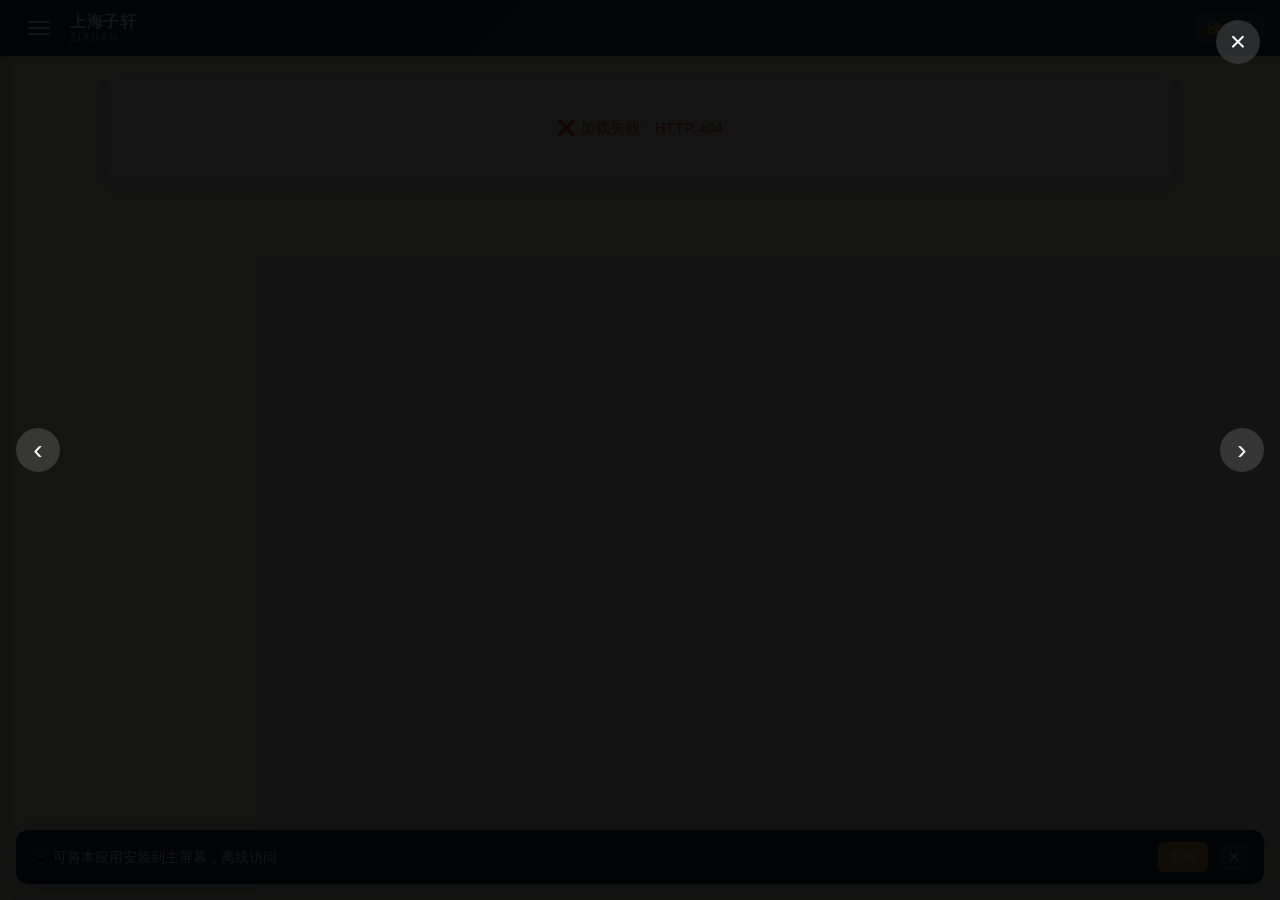
==== index.html @ 944abe60 "feat: 初始版本 - 上海子轩建设公司宣传与材料资源管理 - 7大板块：首页/关于子轩/企业资质/核心优势/成功案例/材料资源/联系我们 - 成功案例含 8 子类：剧院展厅/酒店会所/商业生活/办" ====
<!DOCTYPE html>
<html lang="zh-CN">
<head>
  <meta charset="UTF-8">
  <meta name="viewport" content="width=device-width, initial-scale=1.0, viewport-fit=cover, user-scalable=no">
  <meta name="theme-color" content="#0f2940">
  <meta name="description" content="上海子轩建筑科技集团有限公司 - 公司宣传与材料资源展示">
  <link rel="manifest" href="/manifest.webmanifest">
  <link rel="icon" type="image/svg+xml" href="/img/favicon.svg">
  <link rel="apple-touch-icon" href="/img/favicon.svg">
  <title>上海子轩建筑科技集团有限公司</title>
  <link rel="stylesheet" href="/css/main.css">
</head>
<body>
  <!-- 顶部导航 -->
  <header class="topbar" id="topbar">
    <button class="menu-btn" id="menuBtn" aria-label="打开菜单">
      <span></span><span></span><span></span>
    </button>
    <div class="brand" id="brand">
      <span class="brand-zh">上海子轩</span>
      <span class="brand-en">ZIXUAN</span>
    </div>
    <div class="topbar-actions">
      <a href="/admin/" class="admin-link" id="adminLink" title="管理后台">🔐 管理</a>
    </div>
  </header>

  <!-- 侧边导航 -->
  <aside class="sidebar" id="sidebar">
    <div class="sidebar-header">
      <h2>导航</h2>
      <button class="close-btn" id="closeSidebar" aria-label="关闭">×</button>
    </div>
    <nav class="sidebar-nav" id="sidebarNav"><!-- JS 注入 --></nav>
    <div class="sidebar-footer">
      <a href="/admin/" class="sidebar-admin-link">🔐 进入管理后台</a>
    </div>
  </aside>
  <div class="backdrop" id="backdrop"></div>

  <!-- 主内容区 -->
  <main class="main" id="main">
    <div class="loading" id="loading">
      <div class="spinner"></div>
      <p>正在加载公司信息...</p>
    </div>
  </main>

  <!-- 图片查看器 -->
  <div class="lightbox" id="lightbox" hidden>
    <button class="lightbox-close" id="lightboxClose" aria-label="关闭">×</button>
    <button class="lightbox-prev" id="lightboxPrev" aria-label="上一张">‹</button>
    <img id="lightboxImg" alt="">
    <button class="lightbox-next" id="lightboxNext" aria-label="下一张">›</button>
  </div>

  <!-- 安装PWA提示 -->
  <div class="install-tip" id="installTip" hidden>
    <span>📱 可将本应用安装到主屏幕，离线访问</span>
    <button id="installBtn">安装</button>
    <button id="installClose">×</button>
  </div>

  <script src="/js/api.js"></script>
  <script src="/js/app.js"></script>
  <script>
    if ('serviceWorker' in navigator) {
      window.addEventListener('load', () => {
        navigator.serviceWorker.register('/sw.js').catch(() => {});
      });
    }
  </script>
</body>
</html>
---- css/main.css ----
/* ============== 设计变量 ============== */
:root {
  --primary: #0f2940;
  --primary-2: #1a3a5c;
  --accent: #c8a25c;
  --accent-2: #d9b878;
  --bg: #f7f6f1;
  --bg-card: #ffffff;
  --text: #1f2937;
  --text-soft: #4b5563;
  --text-mute: #9ca3af;
  --border: #e5e7eb;
  --success: #10b981;
  --danger: #ef4444;
  --warning: #f59e0b;
  --shadow: 0 6px 20px rgba(15, 41, 64, 0.08);
  --shadow-hover: 0 10px 30px rgba(15, 41, 64, 0.15);
  --radius: 12px;
  --radius-sm: 8px;
  --sidebar-w: 280px;
  --topbar-h: 56px;
  --font-zh: "PingFang SC", "Microsoft YaHei", "Hiragino Sans GB", "Heiti SC", sans-serif;
  --font-en: "Inter", "Helvetica Neue", Arial, sans-serif;
  --font-serif: "Songti SC", "STSong", "SimSun", "宋体", serif;
}

* { box-sizing: border-box; margin: 0; padding: 0; -webkit-tap-highlight-color: transparent; }
html, body { height: 100%; overflow-x: hidden; }
body {
  font-family: var(--font-zh);
  color: var(--text);
  background: var(--bg);
  line-height: 1.6;
  font-size: 15px;
  -webkit-font-smoothing: antialiased;
  -moz-osx-font-smoothing: grayscale;
  padding-top: var(--topbar-h);
  padding-bottom: env(safe-area-inset-bottom);
}
a { color: inherit; text-decoration: none; }
img { max-width: 100%; height: auto; display: block; }
button { font-family: inherit; cursor: pointer; border: none; background: none; color: inherit; }

/* ============== 顶部栏 ============== */
.topbar {
  position: fixed; top: 0; left: 0; right: 0;
  height: var(--topbar-h);
  background: linear-gradient(135deg, var(--primary), var(--primary-2));
  color: #fff;
  display: flex; align-items: center; padding: 0 16px;
  z-index: 100;
  box-shadow: 0 2px 8px rgba(0, 0, 0, 0.15);
  padding-top: env(safe-area-inset-top);
  height: calc(var(--topbar-h) + env(safe-area-inset-top));
}
.menu-btn {
  display: flex; flex-direction: column; gap: 4px;
  padding: 8px 12px; margin-right: 8px;
}
.menu-btn span {
  display: block; width: 22px; height: 2px; background: #fff; border-radius: 2px;
  transition: 0.3s;
}
.brand {
  flex: 1; display: flex; flex-direction: column; line-height: 1.2;
  user-select: none;
}
.brand-zh { font-size: 16px; font-weight: 600; letter-spacing: 0.5px; }
.brand-en { font-size: 10px; opacity: 0.7; letter-spacing: 2px; }
.topbar-actions { display: flex; gap: 8px; }
.admin-link {
  font-size: 13px; padding: 6px 12px;
  background: rgba(255, 255, 255, 0.1);
  border-radius: 6px;
  transition: 0.2s;
}
.admin-link:hover { background: rgba(255, 255, 255, 0.2); }

/* ============== 侧边栏 ============== */
.sidebar {
  position: fixed; top: 0; left: 0; bottom: 0;
  width: var(--sidebar-w); max-width: 80vw;
  background: #fff;
  transform: translateX(-100%);
  transition: transform 0.3s ease;
  z-index: 200;
  display: flex; flex-direction: column;
  box-shadow: 2px 0 20px rgba(0, 0, 0, 0.15);
  padding-top: env(safe-area-inset-top);
}
.sidebar.open { transform: translateX(0); }
.sidebar-header {
  height: var(--topbar-h);
  display: flex; align-items: center; justify-content: space-between;
  padding: 0 16px;
  background: var(--primary); color: #fff;
}
.sidebar-header h2 { font-size: 16px; font-weight: 600; }
.close-btn {
  width: 32px; height: 32px;
  font-size: 24px; color: #fff;
  display: flex; align-items: center; justify-content: center;
  border-radius: 6px;
}
.close-btn:hover { background: rgba(255, 255, 255, 0.1); }
.sidebar-nav {
  flex: 1; overflow-y: auto; padding: 8px 0;
}
.sidebar-nav-item {
  display: flex; align-items: center; gap: 10px;
  padding: 12px 20px;
  color: var(--text-soft);
  font-size: 15px;
  border-left: 3px solid transparent;
  transition: 0.2s;
}
.sidebar-nav-item:hover { background: var(--bg); color: var(--primary); }
.sidebar-nav-item.active {
  background: linear-gradient(90deg, rgba(15, 41, 64, 0.05), transparent);
  color: var(--primary);
  border-left-color: var(--accent);
  font-weight: 600;
}
.sidebar-nav-item .ico { font-size: 18px; }
.sidebar-footer {
  padding: 16px; border-top: 1px solid var(--border);
}
.sidebar-admin-link {
  display: block; text-align: center; padding: 10px;
  background: var(--primary); color: #fff; border-radius: 6px;
  font-size: 14px;
}
.backdrop {
  position: fixed; inset: 0; background: rgba(0, 0, 0, 0.4);
  z-index: 150; opacity: 0; pointer-events: none; transition: opacity 0.3s;
}
.backdrop.show { opacity: 1; pointer-events: auto; }

/* ============== 主内容 ============== */
.main { min-height: calc(100vh - var(--topbar-h)); }
.loading {
  display: flex; flex-direction: column; align-items: center;
  justify-content: center; padding: 80px 20px; gap: 16px; color: var(--text-mute);
}
.spinner {
  width: 40px; height: 40px; border: 3px solid var(--border);
  border-top-color: var(--accent); border-radius: 50%;
  animation: spin 0.8s linear infinite;
}
@keyframes spin { to { transform: rotate(360deg); } }

/* 通用 section 头部 */
.section-hero {
  position: relative;
  padding: 48px 24px 32px;
  background: linear-gradient(135deg, var(--primary), var(--primary-2));
  color: #fff;
  text-align: center;
}
.section-hero::after {
  content: ''; position: absolute; bottom: -20px; left: 0; right: 0;
  height: 40px; background: var(--bg);
  clip-path: polygon(0 100%, 100% 100%, 100% 0);
}
.section-hero .ico { font-size: 48px; margin-bottom: 8px; }
.section-hero h1 {
  font-size: 28px; font-weight: 700; letter-spacing: 2px;
  margin-bottom: 4px;
}
.section-hero .en { font-size: 12px; opacity: 0.7; letter-spacing: 4px; }

.content-wrap { max-width: 1100px; margin: 0 auto; padding: 20px 16px 60px; }

/* 封面页 */
.cover-page {
  position: relative; height: calc(100vh - var(--topbar-h));
  background: #000; overflow: hidden;
}
.cover-page img {
  width: 100%; height: 100%; object-fit: cover;
  animation: zoomIn 1.2s ease;
}
@keyframes zoomIn { from { transform: scale(1.1); opacity: 0; } to { transform: scale(1); opacity: 1; } }
.cover-page::after {
  content: ''; position: absolute; inset: 0;
  background: linear-gradient(180deg, transparent 50%, rgba(0, 0, 0, 0.6) 100%);
}
.cover-page-text {
  position: absolute; bottom: 40px; left: 0; right: 0;
  text-align: center; color: #fff; padding: 0 20px;
  z-index: 1;
}
.cover-page-text h1 {
  font-size: clamp(24px, 5vw, 40px);
  font-weight: 700; letter-spacing: 4px; margin-bottom: 8px;
  text-shadow: 0 2px 10px rgba(0, 0, 0, 0.5);
}
.cover-page-text .en {
  font-size: clamp(11px, 2.5vw, 16px); letter-spacing: 4px; opacity: 0.9;
}

/* 通用卡片 */
.card {
  background: var(--bg-card);
  border-radius: var(--radius);
  padding: 20px;
  box-shadow: var(--shadow);
  margin-bottom: 16px;
}
.card-title {
  font-size: 18px; font-weight: 600; color: var(--primary);
  margin-bottom: 12px; padding-bottom: 12px;
  border-bottom: 1px solid var(--border);
  display: flex; align-items: center; gap: 8px;
}
.card-title::before {
  content: ''; display: inline-block; width: 4px; height: 18px;
  background: var(--accent); border-radius: 2px;
}

/* 时间轴 */
.timeline { position: relative; padding-left: 30px; }
.timeline::before {
  content: ''; position: absolute; left: 8px; top: 0; bottom: 0;
  width: 2px; background: linear-gradient(to bottom, var(--accent), transparent);
}
.timeline-item {
  position: relative; padding-bottom: 20px; padding-left: 10px;
}
.timeline-item::before {
  content: ''; position: absolute; left: -28px; top: 4px;
  width: 14px; height: 14px; border-radius: 50%;
  background: var(--accent); border: 3px solid #fff;
  box-shadow: 0 0 0 2px var(--accent);
}
.timeline-year {
  font-size: 22px; font-weight: 700; color: var(--primary);
  font-family: var(--font-en);
}
.timeline-event { color: var(--text-soft); margin-top: 4px; font-size: 14px; }

/* 资质列表 */
.qual-list { columns: 1; list-style: none; }
@media (min-width: 600px) { .qual-list { columns: 2; } }
.qual-list li {
  padding: 10px 0 10px 24px;
  position: relative; break-inside: avoid;
  border-bottom: 1px dashed var(--border);
}
.qual-list li::before {
  content: '◆'; position: absolute; left: 0; top: 10px;
  color: var(--accent); font-size: 12px;
}

/* 核心优势 */
.advantage-grid {
  display: grid; grid-template-columns: 1fr; gap: 16px;
}
@media (min-width: 700px) { .advantage-grid { grid-template-columns: repeat(3, 1fr); } }
.adv-item {
  background: linear-gradient(135deg, #fff, #fafaf6);
  border-radius: var(--radius);
  padding: 24px 20px;
  text-align: center;
  border-top: 4px solid var(--accent);
  transition: 0.3s;
}
.adv-item:hover { transform: translateY(-4px); box-shadow: var(--shadow-hover); }
.adv-item h3 {
  font-size: 22px; color: var(--primary); margin-bottom: 8px; letter-spacing: 2px;
}
.adv-metric {
  font-size: 18px; font-weight: 700; color: var(--accent);
  margin: 12px 0; padding: 8px;
  background: rgba(200, 162, 92, 0.08);
  border-radius: var(--radius-sm);
}
.adv-item p { color: var(--text-soft); font-size: 14px; }

.adv-capability {
  margin-top: 24px; padding: 20px;
  background: linear-gradient(135deg, var(--primary), var(--primary-2));
  color: #fff; border-radius: var(--radius);
}
.adv-capability h3 { margin-bottom: 12px; font-size: 16px; }
.adv-capability ul { list-style: none; display: flex; flex-wrap: wrap; gap: 8px; }
.adv-capability li {
  padding: 6px 14px; background: rgba(200, 162, 92, 0.2);
  border: 1px solid rgba(200, 162, 92, 0.4);
  border-radius: 20px; font-size: 13px;
}

/* 案例 - 分类标签 */
.case-tabs {
  display: flex; flex-wrap: wrap; gap: 8px;
  margin-bottom: 20px; padding: 12px 0;
  position: sticky; top: var(--topbar-h);
  background: var(--bg); z-index: 10;
  padding-top: 12px; padding-bottom: 12px;
  margin-top: -12px;
}
.case-tab {
  padding: 6px 14px; border-radius: 20px;
  background: var(--bg-card); color: var(--text-soft);
  font-size: 13px; box-shadow: 0 2px 6px rgba(0, 0, 0, 0.04);
  transition: 0.2s; white-space: nowrap;
}
.case-tab.active {
  background: var(--primary); color: #fff; font-weight: 500;
}
.case-tab:hover:not(.active) { color: var(--primary); }

/* 案例 - 详情卡片 */
.case-featured { display: grid; grid-template-columns: 1fr; gap: 16px; margin-bottom: 24px; }
@media (min-width: 700px) { .case-featured { grid-template-columns: repeat(2, 1fr); } }
.case-card {
  background: #fff; border-radius: var(--radius);
  overflow: hidden; box-shadow: var(--shadow);
  transition: 0.3s;
}
.case-card:hover { transform: translateY(-2px); box-shadow: var(--shadow-hover); }
.case-card-images {
  display: grid; grid-template-columns: 2fr 1fr; gap: 2px;
  background: #e5e7eb;
  aspect-ratio: 16/10;
}
.case-card-images img { width: 100%; height: 100%; object-fit: cover; cursor: zoom-in; background: #f3f4f6; }
.case-card-images.single { grid-template-columns: 1fr; }
.case-card-body { padding: 14px 16px; }
.case-card-brand {
  display: inline-block;
  padding: 2px 10px; background: rgba(200, 162, 92, 0.12);
  color: var(--accent); font-size: 12px; border-radius: 4px;
  margin-bottom: 6px;
}
.case-card-name {
  font-size: 15px; font-weight: 600; color: var(--primary);
  margin-bottom: 4px; line-height: 1.4;
}
.case-card-location { color: var(--text-mute); font-size: 13px; }
.case-card-location::before { content: '📍 '; }

/* 案例 - 更多列表 */
.more-list {
  background: #fff; border-radius: var(--radius);
  padding: 16px 20px; box-shadow: var(--shadow);
}
.more-list h3 {
  font-size: 15px; color: var(--primary); margin-bottom: 12px;
  padding-bottom: 10px; border-bottom: 1px solid var(--border);
}
.more-list ul {
  list-style: none; columns: 2; column-gap: 16px;
}
@media (min-width: 600px) { .more-list ul { columns: 3; } }
@media (min-width: 900px) { .more-list ul { columns: 4; } }
.more-list li {
  padding: 6px 0 6px 14px; position: relative;
  break-inside: avoid; font-size: 13px; color: var(--text-soft);
}
.more-list li::before {
  content: '—'; position: absolute; left: 0; color: var(--accent);
}

/* 项目图集 */
.gallery-grid {
  display: grid; grid-template-columns: repeat(2, 1fr); gap: 6px;
}
@media (min-width: 600px) { .gallery-grid { grid-template-columns: repeat(3, 1fr); } }
@media (min-width: 900px) { .gallery-grid { grid-template-columns: repeat(4, 1fr); } }
.gallery-grid img {
  width: 100%; aspect-ratio: 1/1; object-fit: cover;
  border-radius: var(--radius-sm); cursor: zoom-in;
  transition: 0.3s;
}
.gallery-grid img:hover { transform: scale(1.03); }

/* 图片画廊 */
.image-gallery {
  display: grid; grid-template-columns: repeat(2, 1fr); gap: 8px;
}
@media (min-width: 600px) { .image-gallery { grid-template-columns: repeat(3, 1fr); } }
.image-gallery img {
  width: 100%; aspect-ratio: 4/3; object-fit: cover;
  border-radius: var(--radius-sm); cursor: zoom-in;
}

/* 材料资源 */
.materials-toolbar {
  display: flex; flex-wrap: wrap; gap: 8px;
  margin-bottom: 16px;
}
.materials-search {
  flex: 1; min-width: 200px; padding: 10px 14px;
  border: 1px solid var(--border); border-radius: 24px;
  font-size: 14px; background: #fff;
  outline: none; transition: 0.2s;
}
.materials-search:focus { border-color: var(--accent); box-shadow: 0 0 0 3px rgba(200, 162, 92, 0.15); }
.materials-cat-chip {
  padding: 8px 14px; border-radius: 20px;
  background: #fff; color: var(--text-soft);
  font-size: 13px; box-shadow: 0 2px 6px rgba(0, 0, 0, 0.04);
  transition: 0.2s;
}
.materials-cat-chip.active { background: var(--primary); color: #fff; }
.materials-cat-chip:hover:not(.active) { color: var(--primary); }

.materials-list { display: grid; grid-template-columns: 1fr; gap: 12px; }
@media (min-width: 600px) { .materials-list { grid-template-columns: repeat(2, 1fr); } }
@media (min-width: 900px) { .materials-list { grid-template-columns: repeat(3, 1fr); } }
.material-card {
  background: #fff; border-radius: var(--radius);
  padding: 16px; box-shadow: var(--shadow);
  transition: 0.2s;
}
.material-card:hover { box-shadow: var(--shadow-hover); }
.material-cat {
  display: inline-block; padding: 2px 10px;
  background: var(--primary); color: #fff;
  font-size: 11px; border-radius: 4px;
  margin-bottom: 8px; letter-spacing: 0.5px;
}
.material-brand {
  font-size: 17px; font-weight: 600; color: var(--primary);
  margin-bottom: 6px;
}
.material-contact {
  font-size: 14px; color: var(--text);
  margin-bottom: 6px; word-break: break-all;
}
.material-contact-label { color: var(--text-mute); margin-right: 4px; }
.material-contact a { color: var(--accent); font-weight: 500; }
.material-contact a:hover { text-decoration: underline; }
.material-note {
  font-size: 12px; color: var(--text-mute);
  padding-top: 8px; margin-top: 8px;
  border-top: 1px dashed var(--border);
}
.materials-empty {
  grid-column: 1 / -1; text-align: center;
  padding: 60px 20px; color: var(--text-mute);
}

/* 联系页 */
.contact-page {
  min-height: 60vh; display: flex; flex-direction: column;
  align-items: center; justify-content: center;
  padding: 40px 20px; text-align: center;
}
.contact-page h1 {
  font-size: 32px; color: var(--primary);
  font-family: var(--font-serif);
  letter-spacing: 4px; margin-bottom: 16px;
}
.contact-page .slogan {
  font-size: 18px; color: var(--text-soft);
  margin-bottom: 32px; font-family: var(--font-serif);
}
.contact-info {
  display: flex; flex-direction: column; gap: 12px;
  background: #fff; border-radius: var(--radius);
  padding: 24px 32px; box-shadow: var(--shadow);
}
.contact-info-row {
  display: flex; align-items: center; gap: 12px;
  font-size: 15px; color: var(--text-soft);
}
.contact-info-row .ico { font-size: 18px; color: var(--accent); }
.contact-info-row a { color: var(--primary); font-weight: 500; }
.contact-info-row a:hover { color: var(--accent); }

/* ============== Lightbox ============== */
.lightbox {
  position: fixed; inset: 0; background: rgba(0, 0, 0, 0.92);
  z-index: 300; display: flex; align-items: center; justify-content: center;
}
.lightbox img {
  max-width: 95vw; max-height: 90vh;
  object-fit: contain;
}
.lightbox-close, .lightbox-prev, .lightbox-next {
  position: absolute; top: 50%; transform: translateY(-50%);
  width: 44px; height: 44px; border-radius: 50%;
  background: rgba(255, 255, 255, 0.15); color: #fff;
  font-size: 28px; display: flex; align-items: center; justify-content: center;
  backdrop-filter: blur(10px);
}
.lightbox-close { top: 20px; right: 20px; transform: none; }
.lightbox-prev { left: 16px; }
.lightbox-next { right: 16px; }
.lightbox-close:hover, .lightbox-prev:hover, .lightbox-next:hover {
  background: rgba(255, 255, 255, 0.3);
}

/* ============== 安装提示 ============== */
.install-tip {
  position: fixed; bottom: 16px; left: 16px; right: 16px;
  background: var(--primary); color: #fff;
  padding: 12px 16px; border-radius: var(--radius);
  display: flex; align-items: center; gap: 12px;
  z-index: 50; box-shadow: 0 6px 20px rgba(0, 0, 0, 0.2);
  font-size: 14px;
  padding-bottom: calc(12px + env(safe-area-inset-bottom));
}
.install-tip span { flex: 1; }
.install-tip button {
  padding: 6px 12px; border-radius: 6px;
  background: var(--accent); color: #fff; font-weight: 500;
}
.install-tip #installClose {
  width: 28px; height: 28px; padding: 0; font-size: 18px;
  background: rgba(255, 255, 255, 0.1);
}

/* ============== 通用动画 ============== */
.fade-in {
  animation: fadeIn 0.5s ease;
}
@keyframes fadeIn {
  from { opacity: 0; transform: translateY(10px); }
  to { opacity: 1; transform: translateY(0); }
}
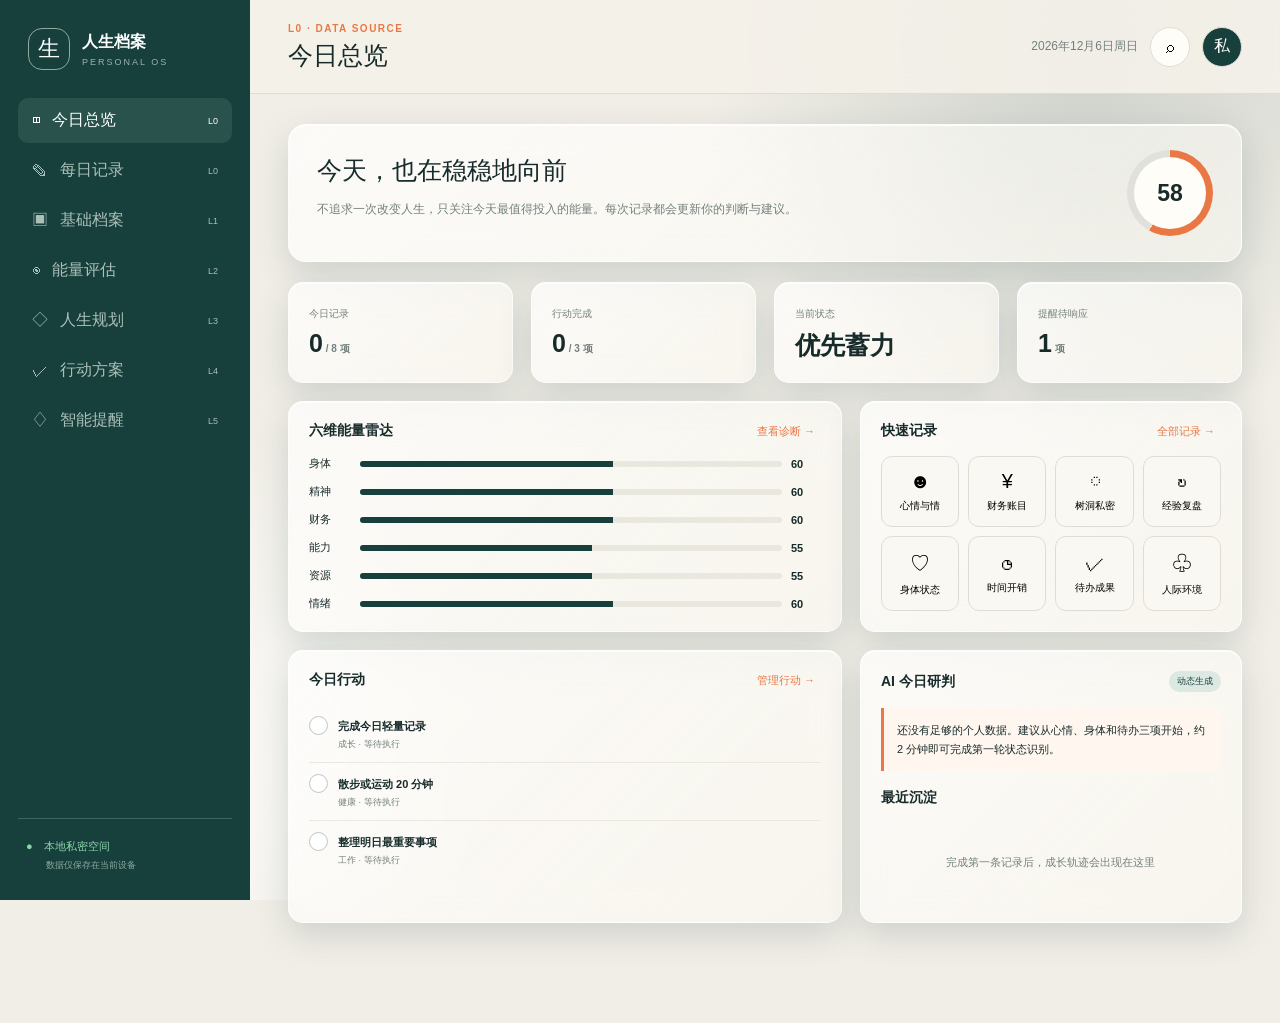
==== commit fee0d948: "feat: upgrade personal life archive experience" ====
--- a/index.html
+++ b/index.html
@@ -1,75 +1 @@
-<!DOCTYPE html>
-<html lang="zh-CN">
-<head>
-  <meta charset="UTF-8">
-  <meta name="viewport" content="width=device-width, initial-scale=1.0, viewport-fit=cover, user-scalable=no">
-  <meta name="theme-color" content="#0f2940">
-  <meta name="description" content="上海子轩建筑科技集团有限公司 - 公司宣传与材料资源展示">
-  <link rel="manifest" href="/manifest.webmanifest">
-  <link rel="icon" type="image/svg+xml" href="/img/favicon.svg">
-  <link rel="apple-touch-icon" href="/img/favicon.svg">
-  <title>上海子轩建筑科技集团有限公司</title>
-  <link rel="stylesheet" href="/css/main.css">
-</head>
-<body>
-  <!-- 顶部导航 -->
-  <header class="topbar" id="topbar">
-    <button class="menu-btn" id="menuBtn" aria-label="打开菜单">
-      <span></span><span></span><span></span>
-    </button>
-    <div class="brand" id="brand">
-      <span class="brand-zh">上海子轩</span>
-      <span class="brand-en">ZIXUAN</span>
-    </div>
-    <div class="topbar-actions">
-      <a href="/admin/" class="admin-link" id="adminLink" title="管理后台">🔐 管理</a>
-    </div>
-  </header>
-
-  <!-- 侧边导航 -->
-  <aside class="sidebar" id="sidebar">
-    <div class="sidebar-header">
-      <h2>导航</h2>
-      <button class="close-btn" id="closeSidebar" aria-label="关闭">×</button>
-    </div>
-    <nav class="sidebar-nav" id="sidebarNav"><!-- JS 注入 --></nav>
-    <div class="sidebar-footer">
-      <a href="/admin/" class="sidebar-admin-link">🔐 进入管理后台</a>
-    </div>
-  </aside>
-  <div class="backdrop" id="backdrop"></div>
-
-  <!-- 主内容区 -->
-  <main class="main" id="main">
-    <div class="loading" id="loading">
-      <div class="spinner"></div>
-      <p>正在加载公司信息...</p>
-    </div>
-  </main>
-
-  <!-- 图片查看器 -->
-  <div class="lightbox" id="lightbox" hidden>
-    <button class="lightbox-close" id="lightboxClose" aria-label="关闭">×</button>
-    <button class="lightbox-prev" id="lightboxPrev" aria-label="上一张">‹</button>
-    <img id="lightboxImg" alt="">
-    <button class="lightbox-next" id="lightboxNext" aria-label="下一张">›</button>
-  </div>
-
-  <!-- 安装PWA提示 -->
-  <div class="install-tip" id="installTip" hidden>
-    <span>📱 可将本应用安装到主屏幕，离线访问</span>
-    <button id="installBtn">安装</button>
-    <button id="installClose">×</button>
-  </div>
-
-  <script src="/js/api.js"></script>
-  <script src="/js/app.js"></script>
-  <script>
-    if ('serviceWorker' in navigator) {
-      window.addEventListener('load', () => {
-        navigator.serviceWorker.register('/sw.js').catch(() => {});
-      });
-    }
-  </script>
-</body>
-</html>
+﻿<!doctype html><html lang="zh-CN"><head><meta charset="utf-8"><meta name="viewport" content="width=device-width,initial-scale=1,viewport-fit=cover"><meta name="theme-color" content="#173f3c"><meta name="description" content="私密、可持续迭代的 AI 专属人生档案工作平台"><link rel="manifest" href="/manifest.webmanifest"><link rel="icon" href="/img/favicon.svg"><link rel="stylesheet" href="/css/main.css"><title>人生档案 · Personal OS</title></head><body><div class="shell"><aside id="side"><div class="brand"><i>生</i><div><b>人生档案</b><small>PERSONAL OS</small></div></div><nav id="nav"></nav><div class="private">●　本地私密空间<small>数据仅保存在当前设备</small></div></aside><div id="scrim"></div><main><header><button id="menu" class="round mobile">☰</button><div><em id="level"></em><h1 id="title"></h1></div><span id="date"></span><button id="search" class="round">⌕</button><button id="privacy" class="round dark">私</button></header><section id="content"></section></main></div><nav id="bottom"></nav><div id="modal"></div><div id="toast"></div><script src="/js/app.js"></script></body></html>
--- a/css/main.css
+++ b/css/main.css
@@ -1,523 +1,4 @@
-/* ============== 设计变量 ============== */
-:root {
-  --primary: #0f2940;
-  --primary-2: #1a3a5c;
-  --accent: #c8a25c;
-  --accent-2: #d9b878;
-  --bg: #f7f6f1;
-  --bg-card: #ffffff;
-  --text: #1f2937;
-  --text-soft: #4b5563;
-  --text-mute: #9ca3af;
-  --border: #e5e7eb;
-  --success: #10b981;
-  --danger: #ef4444;
-  --warning: #f59e0b;
-  --shadow: 0 6px 20px rgba(15, 41, 64, 0.08);
-  --shadow-hover: 0 10px 30px rgba(15, 41, 64, 0.15);
-  --radius: 12px;
-  --radius-sm: 8px;
-  --sidebar-w: 280px;
-  --topbar-h: 56px;
-  --font-zh: "PingFang SC", "Microsoft YaHei", "Hiragino Sans GB", "Heiti SC", sans-serif;
-  --font-en: "Inter", "Helvetica Neue", Arial, sans-serif;
-  --font-serif: "Songti SC", "STSong", "SimSun", "宋体", serif;
-}
+﻿:root{--g:#173f3c;--o:#e97845;--p:#f4f1e9;--c:#fffdf8;--m:#73807d;--l:#deddd5;--r:#b84c43;font-family:Inter,"Microsoft YaHei",sans-serif;color:#172b2b}*{box-sizing:border-box}body{margin:0;background:var(--p)}button,input,textarea,select{font:inherit}button{cursor:pointer}.shell{display:grid;grid-template-columns:250px 1fr;min-height:100vh}aside{height:100vh;position:sticky;top:0;background:var(--g);color:#fff;padding:28px 18px;display:flex;flex-direction:column;z-index:20}.brand{display:flex;gap:12px;align-items:center;padding:0 10px 28px}.brand i{width:42px;height:42px;display:grid;place-items:center;border:1px solid #91aaa1;border-radius:14px;font:22px serif}.brand b,.brand small,.private small{display:block}.brand small{font-size:9px;letter-spacing:2px;color:#9db2aa;margin-top:4px}aside nav{display:grid;gap:5px}.nav{border:0;background:0;color:#abc0b8;display:flex;gap:12px;align-items:center;padding:12px 14px;border-radius:10px;text-align:left}.nav.active,.nav:hover{background:#29524d;color:white}.nav small{margin-left:auto;font-size:9px}.private{margin-top:auto;border-top:1px solid #41635f;padding:20px 8px 0;font-size:11px;color:#8bd5aa}.private small{color:#91aaa1;margin:5px 0 0 20px}main{min-width:0}header{height:94px;padding:0 38px;display:flex;align-items:center;gap:12px;border-bottom:1px solid var(--l);position:sticky;top:0;background:#f4f1e9e8;backdrop-filter:blur(12px);z-index:10}header>div{flex:1}header h1{font:25px Georgia,"Songti SC",serif;margin:3px 0}header em{color:var(--o);font-style:normal;font-size:10px;font-weight:bold;letter-spacing:1.5px}header span{color:var(--m);font-size:12px}.round{width:40px;height:40px;border:1px solid var(--l);background:var(--c);border-radius:50%}.dark{background:var(--g);color:white}.mobile{display:none}#content{padding:30px 38px 100px;max-width:1450px;margin:auto}.hero{background:linear-gradient(135deg,#fdfbf4,#edf2eb);border:1px solid var(--l);border-radius:18px;padding:25px 28px;display:flex;align-items:center;justify-content:space-between;gap:20px;margin-bottom:20px}.hero h2{font:25px Georgia,"Songti SC",serif;margin:0 0 8px}.hero p,.muted{color:var(--m);font-size:12px;line-height:1.7}.ring{--n:70;width:86px;height:86px;flex:none;border-radius:50%;display:grid;place-items:center;background:conic-gradient(var(--o) calc(var(--n)*1%),#e7e3da 0);position:relative}.ring:after{content:"";position:absolute;inset:7px;background:var(--c);border-radius:50%}.ring b{z-index:1;font-size:23px}.grid{display:grid;gap:18px}.g2{grid-template-columns:1.45fr 1fr}.g3{grid-template-columns:repeat(3,1fr)}.g4{grid-template-columns:repeat(4,1fr)}.card{background:var(--c);border:1px solid var(--l);border-radius:15px;padding:20px}.head{display:flex;justify-content:space-between;align-items:center;margin-bottom:16px}.head b{font-size:14px}.link{border:0;background:0;color:var(--o);font-size:11px}.metric small{color:var(--m);font-size:10px}.metric strong{display:block;font-size:25px;margin-top:8px}.bars{display:grid;gap:13px}.barrow{display:grid;grid-template-columns:42px 1fr 30px;gap:9px;align-items:center;font-size:11px}.bar,.progress{height:6px;background:#eae7df;border-radius:8px;overflow:hidden}.bar i,.progress i{display:block;height:100%;background:var(--g)}.quick{display:grid;grid-template-columns:repeat(4,1fr);gap:9px}.quick button{border:1px solid var(--l);background:#faf8f2;border-radius:11px;padding:13px 5px;font-size:10px}.quick span{display:block;font-size:20px;margin-bottom:6px}.task{display:flex;gap:10px;padding:11px 0;border-bottom:1px solid #ebe8e0}.task:last-child{border:0}.check{width:19px;height:19px;border:1px solid #bcc6c1;background:white;border-radius:50%;flex:none}.task.done{opacity:.5}.task.done .check{background:var(--g);color:white}.task.done b{text-decoration:line-through}.task b{font-size:11px}.task small{display:block;color:var(--m);font-size:9px;margin-top:4px}.pill{padding:4px 8px;border-radius:15px;background:#dce9e2;color:var(--g);font-size:9px}.ai{border-left:3px solid var(--o);background:#fff6ef;padding:13px;border-radius:0 9px 9px 0;font-size:11px;line-height:1.7}.tabs{display:flex;gap:8px;overflow:auto;margin-bottom:18px}.tab{white-space:nowrap;border:1px solid var(--l);background:var(--c);border-radius:20px;padding:8px 13px;font-size:10px}.tab.active{background:var(--g);color:white}.form{display:grid;grid-template-columns:1fr 1fr;gap:14px}.field{display:grid;gap:6px}.field.full{grid-column:1/-1}.field label{font-size:10px;font-weight:bold}.field input,.field textarea,.field select{border:1px solid var(--l);background:white;padding:10px;border-radius:8px;outline:0}.field textarea{min-height:80px;resize:vertical}.range{display:flex;align-items:center;gap:10px}.range input{flex:1}.range b{font-size:18px;color:var(--o)}.actions{display:flex;justify-content:flex-end;gap:9px;margin-top:17px}.primary,.secondary,.danger{border:0;border-radius:8px;padding:10px 16px;font-size:11px;font-weight:bold}.primary{background:var(--g);color:white}.secondary{background:#dce9e2;color:var(--g)}.danger{background:#f5dcda;color:var(--r)}.timeline{display:grid;grid-template-columns:80px 1fr;gap:16px;padding-bottom:17px}.timeline time{text-align:right;color:var(--m);font-size:9px}.timeline b{font-size:11px}.timeline p{color:var(--m);font-size:10px;margin:5px 0}.dim .big{font-size:29px;font-weight:bold}.dim h3{font-size:12px}.dim p{font-size:10px;color:var(--m);line-height:1.6}.plan{display:flex;gap:11px;padding:11px 0;border-bottom:1px solid var(--l)}.plan>span{width:34px;height:34px;display:grid;place-items:center;background:#dce9e2;border-radius:9px}.plan div{flex:1}.plan b{font-size:11px}.plan p{font-size:9px;color:var(--m);margin:4px 0}.empty{text-align:center;color:var(--m);font-size:11px;padding:32px}.backdrop{position:fixed;inset:0;background:#0a2322aa;z-index:50;display:grid;place-items:center;padding:18px}.modalbox{background:var(--c);width:min(650px,100%);max-height:90vh;overflow:auto;border-radius:17px;padding:23px}.modalhead{display:flex;justify-content:space-between;align-items:center;margin-bottom:17px}.modalhead h2{font:20px Georgia,"Songti SC",serif;margin:0}.close{border:0;background:0;font-size:20px}.result{padding:11px 0;border-bottom:1px solid var(--l);font-size:11px}.result small{display:block;color:var(--m);margin-top:4px}#toast{position:fixed;left:50%;bottom:28px;transform:translate(-50%,20px);opacity:0;background:var(--g);color:white;padding:10px 17px;border-radius:8px;font-size:11px;transition:.25s;z-index:80}#toast.show{opacity:1;transform:translate(-50%,0)}#bottom,#scrim{display:none}@media(max-width:1000px){.g4,.g3{grid-template-columns:1fr 1fr}.g2{grid-template-columns:1fr}}@media(max-width:760px){.shell{display:block}aside{position:fixed;width:270px;transform:translateX(-105%);transition:.25s}aside.open{transform:none}#scrim.show{display:block;position:fixed;inset:0;background:#08201f77;z-index:15}.mobile{display:block}header{height:78px;padding:0 14px}header h1{font-size:20px}header>span{display:none}#content{padding:17px 13px 90px}.hero{padding:19px;align-items:flex-start}.ring{width:68px;height:68px}.g4,.g3{grid-template-columns:1fr 1fr}.form{grid-template-columns:1fr}.field.full{grid-column:auto}#bottom{display:flex;position:fixed;z-index:30;left:9px;right:9px;bottom:9px;height:61px;background:#173f3cf5;border-radius:17px;padding:5px}#bottom button{flex:1;border:0;background:0;color:#a8bab5;border-radius:11px;font-size:8px}#bottom span{display:block;font-size:16px}#bottom button.active{background:#315a54;color:white}}@media(max-width:420px){.g4,.g3{grid-template-columns:1fr}.quick{grid-template-columns:1fr 1fr}.card{padding:16px}.hero h2{font-size:21px}}
 
-* { box-sizing: border-box; margin: 0; padding: 0; -webkit-tap-highlight-color: transparent; }
-html, body { height: 100%; overflow-x: hidden; }
-body {
-  font-family: var(--font-zh);
-  color: var(--text);
-  background: var(--bg);
-  line-height: 1.6;
-  font-size: 15px;
-  -webkit-font-smoothing: antialiased;
-  -moz-osx-font-smoothing: grayscale;
-  padding-top: var(--topbar-h);
-  padding-bottom: env(safe-area-inset-bottom);
-}
-a { color: inherit; text-decoration: none; }
-img { max-width: 100%; height: auto; display: block; }
-button { font-family: inherit; cursor: pointer; border: none; background: none; color: inherit; }
-
-/* ============== 顶部栏 ============== */
-.topbar {
-  position: fixed; top: 0; left: 0; right: 0;
-  height: var(--topbar-h);
-  background: linear-gradient(135deg, var(--primary), var(--primary-2));
-  color: #fff;
-  display: flex; align-items: center; padding: 0 16px;
-  z-index: 100;
-  box-shadow: 0 2px 8px rgba(0, 0, 0, 0.15);
-  padding-top: env(safe-area-inset-top);
-  height: calc(var(--topbar-h) + env(safe-area-inset-top));
-}
-.menu-btn {
-  display: flex; flex-direction: column; gap: 4px;
-  padding: 8px 12px; margin-right: 8px;
-}
-.menu-btn span {
-  display: block; width: 22px; height: 2px; background: #fff; border-radius: 2px;
-  transition: 0.3s;
-}
-.brand {
-  flex: 1; display: flex; flex-direction: column; line-height: 1.2;
-  user-select: none;
-}
-.brand-zh { font-size: 16px; font-weight: 600; letter-spacing: 0.5px; }
-.brand-en { font-size: 10px; opacity: 0.7; letter-spacing: 2px; }
-.topbar-actions { display: flex; gap: 8px; }
-.admin-link {
-  font-size: 13px; padding: 6px 12px;
-  background: rgba(255, 255, 255, 0.1);
-  border-radius: 6px;
-  transition: 0.2s;
-}
-.admin-link:hover { background: rgba(255, 255, 255, 0.2); }
-
-/* ============== 侧边栏 ============== */
-.sidebar {
-  position: fixed; top: 0; left: 0; bottom: 0;
-  width: var(--sidebar-w); max-width: 80vw;
-  background: #fff;
-  transform: translateX(-100%);
-  transition: transform 0.3s ease;
-  z-index: 200;
-  display: flex; flex-direction: column;
-  box-shadow: 2px 0 20px rgba(0, 0, 0, 0.15);
-  padding-top: env(safe-area-inset-top);
-}
-.sidebar.open { transform: translateX(0); }
-.sidebar-header {
-  height: var(--topbar-h);
-  display: flex; align-items: center; justify-content: space-between;
-  padding: 0 16px;
-  background: var(--primary); color: #fff;
-}
-.sidebar-header h2 { font-size: 16px; font-weight: 600; }
-.close-btn {
-  width: 32px; height: 32px;
-  font-size: 24px; color: #fff;
-  display: flex; align-items: center; justify-content: center;
-  border-radius: 6px;
-}
-.close-btn:hover { background: rgba(255, 255, 255, 0.1); }
-.sidebar-nav {
-  flex: 1; overflow-y: auto; padding: 8px 0;
-}
-.sidebar-nav-item {
-  display: flex; align-items: center; gap: 10px;
-  padding: 12px 20px;
-  color: var(--text-soft);
-  font-size: 15px;
-  border-left: 3px solid transparent;
-  transition: 0.2s;
-}
-.sidebar-nav-item:hover { background: var(--bg); color: var(--primary); }
-.sidebar-nav-item.active {
-  background: linear-gradient(90deg, rgba(15, 41, 64, 0.05), transparent);
-  color: var(--primary);
-  border-left-color: var(--accent);
-  font-weight: 600;
-}
-.sidebar-nav-item .ico { font-size: 18px; }
-.sidebar-footer {
-  padding: 16px; border-top: 1px solid var(--border);
-}
-.sidebar-admin-link {
-  display: block; text-align: center; padding: 10px;
-  background: var(--primary); color: #fff; border-radius: 6px;
-  font-size: 14px;
-}
-.backdrop {
-  position: fixed; inset: 0; background: rgba(0, 0, 0, 0.4);
-  z-index: 150; opacity: 0; pointer-events: none; transition: opacity 0.3s;
-}
-.backdrop.show { opacity: 1; pointer-events: auto; }
-
-/* ============== 主内容 ============== */
-.main { min-height: calc(100vh - var(--topbar-h)); }
-.loading {
-  display: flex; flex-direction: column; align-items: center;
-  justify-content: center; padding: 80px 20px; gap: 16px; color: var(--text-mute);
-}
-.spinner {
-  width: 40px; height: 40px; border: 3px solid var(--border);
-  border-top-color: var(--accent); border-radius: 50%;
-  animation: spin 0.8s linear infinite;
-}
-@keyframes spin { to { transform: rotate(360deg); } }
-
-/* 通用 section 头部 */
-.section-hero {
-  position: relative;
-  padding: 48px 24px 32px;
-  background: linear-gradient(135deg, var(--primary), var(--primary-2));
-  color: #fff;
-  text-align: center;
-}
-.section-hero::after {
-  content: ''; position: absolute; bottom: -20px; left: 0; right: 0;
-  height: 40px; background: var(--bg);
-  clip-path: polygon(0 100%, 100% 100%, 100% 0);
-}
-.section-hero .ico { font-size: 48px; margin-bottom: 8px; }
-.section-hero h1 {
-  font-size: 28px; font-weight: 700; letter-spacing: 2px;
-  margin-bottom: 4px;
-}
-.section-hero .en { font-size: 12px; opacity: 0.7; letter-spacing: 4px; }
-
-.content-wrap { max-width: 1100px; margin: 0 auto; padding: 20px 16px 60px; }
-
-/* 封面页 */
-.cover-page {
-  position: relative; height: calc(100vh - var(--topbar-h));
-  background: #000; overflow: hidden;
-}
-.cover-page img {
-  width: 100%; height: 100%; object-fit: cover;
-  animation: zoomIn 1.2s ease;
-}
-@keyframes zoomIn { from { transform: scale(1.1); opacity: 0; } to { transform: scale(1); opacity: 1; } }
-.cover-page::after {
-  content: ''; position: absolute; inset: 0;
-  background: linear-gradient(180deg, transparent 50%, rgba(0, 0, 0, 0.6) 100%);
-}
-.cover-page-text {
-  position: absolute; bottom: 40px; left: 0; right: 0;
-  text-align: center; color: #fff; padding: 0 20px;
-  z-index: 1;
-}
-.cover-page-text h1 {
-  font-size: clamp(24px, 5vw, 40px);
-  font-weight: 700; letter-spacing: 4px; margin-bottom: 8px;
-  text-shadow: 0 2px 10px rgba(0, 0, 0, 0.5);
-}
-.cover-page-text .en {
-  font-size: clamp(11px, 2.5vw, 16px); letter-spacing: 4px; opacity: 0.9;
-}
-
-/* 通用卡片 */
-.card {
-  background: var(--bg-card);
-  border-radius: var(--radius);
-  padding: 20px;
-  box-shadow: var(--shadow);
-  margin-bottom: 16px;
-}
-.card-title {
-  font-size: 18px; font-weight: 600; color: var(--primary);
-  margin-bottom: 12px; padding-bottom: 12px;
-  border-bottom: 1px solid var(--border);
-  display: flex; align-items: center; gap: 8px;
-}
-.card-title::before {
-  content: ''; display: inline-block; width: 4px; height: 18px;
-  background: var(--accent); border-radius: 2px;
-}
-
-/* 时间轴 */
-.timeline { position: relative; padding-left: 30px; }
-.timeline::before {
-  content: ''; position: absolute; left: 8px; top: 0; bottom: 0;
-  width: 2px; background: linear-gradient(to bottom, var(--accent), transparent);
-}
-.timeline-item {
-  position: relative; padding-bottom: 20px; padding-left: 10px;
-}
-.timeline-item::before {
-  content: ''; position: absolute; left: -28px; top: 4px;
-  width: 14px; height: 14px; border-radius: 50%;
-  background: var(--accent); border: 3px solid #fff;
-  box-shadow: 0 0 0 2px var(--accent);
-}
-.timeline-year {
-  font-size: 22px; font-weight: 700; color: var(--primary);
-  font-family: var(--font-en);
-}
-.timeline-event { color: var(--text-soft); margin-top: 4px; font-size: 14px; }
-
-/* 资质列表 */
-.qual-list { columns: 1; list-style: none; }
-@media (min-width: 600px) { .qual-list { columns: 2; } }
-.qual-list li {
-  padding: 10px 0 10px 24px;
-  position: relative; break-inside: avoid;
-  border-bottom: 1px dashed var(--border);
-}
-.qual-list li::before {
-  content: '◆'; position: absolute; left: 0; top: 10px;
-  color: var(--accent); font-size: 12px;
-}
-
-/* 核心优势 */
-.advantage-grid {
-  display: grid; grid-template-columns: 1fr; gap: 16px;
-}
-@media (min-width: 700px) { .advantage-grid { grid-template-columns: repeat(3, 1fr); } }
-.adv-item {
-  background: linear-gradient(135deg, #fff, #fafaf6);
-  border-radius: var(--radius);
-  padding: 24px 20px;
-  text-align: center;
-  border-top: 4px solid var(--accent);
-  transition: 0.3s;
-}
-.adv-item:hover { transform: translateY(-4px); box-shadow: var(--shadow-hover); }
-.adv-item h3 {
-  font-size: 22px; color: var(--primary); margin-bottom: 8px; letter-spacing: 2px;
-}
-.adv-metric {
-  font-size: 18px; font-weight: 700; color: var(--accent);
-  margin: 12px 0; padding: 8px;
-  background: rgba(200, 162, 92, 0.08);
-  border-radius: var(--radius-sm);
-}
-.adv-item p { color: var(--text-soft); font-size: 14px; }
-
-.adv-capability {
-  margin-top: 24px; padding: 20px;
-  background: linear-gradient(135deg, var(--primary), var(--primary-2));
-  color: #fff; border-radius: var(--radius);
-}
-.adv-capability h3 { margin-bottom: 12px; font-size: 16px; }
-.adv-capability ul { list-style: none; display: flex; flex-wrap: wrap; gap: 8px; }
-.adv-capability li {
-  padding: 6px 14px; background: rgba(200, 162, 92, 0.2);
-  border: 1px solid rgba(200, 162, 92, 0.4);
-  border-radius: 20px; font-size: 13px;
-}
-
-/* 案例 - 分类标签 */
-.case-tabs {
-  display: flex; flex-wrap: wrap; gap: 8px;
-  margin-bottom: 20px; padding: 12px 0;
-  position: sticky; top: var(--topbar-h);
-  background: var(--bg); z-index: 10;
-  padding-top: 12px; padding-bottom: 12px;
-  margin-top: -12px;
-}
-.case-tab {
-  padding: 6px 14px; border-radius: 20px;
-  background: var(--bg-card); color: var(--text-soft);
-  font-size: 13px; box-shadow: 0 2px 6px rgba(0, 0, 0, 0.04);
-  transition: 0.2s; white-space: nowrap;
-}
-.case-tab.active {
-  background: var(--primary); color: #fff; font-weight: 500;
-}
-.case-tab:hover:not(.active) { color: var(--primary); }
-
-/* 案例 - 详情卡片 */
-.case-featured { display: grid; grid-template-columns: 1fr; gap: 16px; margin-bottom: 24px; }
-@media (min-width: 700px) { .case-featured { grid-template-columns: repeat(2, 1fr); } }
-.case-card {
-  background: #fff; border-radius: var(--radius);
-  overflow: hidden; box-shadow: var(--shadow);
-  transition: 0.3s;
-}
-.case-card:hover { transform: translateY(-2px); box-shadow: var(--shadow-hover); }
-.case-card-images {
-  display: grid; grid-template-columns: 2fr 1fr; gap: 2px;
-  background: #e5e7eb;
-  aspect-ratio: 16/10;
-}
-.case-card-images img { width: 100%; height: 100%; object-fit: cover; cursor: zoom-in; background: #f3f4f6; }
-.case-card-images.single { grid-template-columns: 1fr; }
-.case-card-body { padding: 14px 16px; }
-.case-card-brand {
-  display: inline-block;
-  padding: 2px 10px; background: rgba(200, 162, 92, 0.12);
-  color: var(--accent); font-size: 12px; border-radius: 4px;
-  margin-bottom: 6px;
-}
-.case-card-name {
-  font-size: 15px; font-weight: 600; color: var(--primary);
-  margin-bottom: 4px; line-height: 1.4;
-}
-.case-card-location { color: var(--text-mute); font-size: 13px; }
-.case-card-location::before { content: '📍 '; }
-
-/* 案例 - 更多列表 */
-.more-list {
-  background: #fff; border-radius: var(--radius);
-  padding: 16px 20px; box-shadow: var(--shadow);
-}
-.more-list h3 {
-  font-size: 15px; color: var(--primary); margin-bottom: 12px;
-  padding-bottom: 10px; border-bottom: 1px solid var(--border);
-}
-.more-list ul {
-  list-style: none; columns: 2; column-gap: 16px;
-}
-@media (min-width: 600px) { .more-list ul { columns: 3; } }
-@media (min-width: 900px) { .more-list ul { columns: 4; } }
-.more-list li {
-  padding: 6px 0 6px 14px; position: relative;
-  break-inside: avoid; font-size: 13px; color: var(--text-soft);
-}
-.more-list li::before {
-  content: '—'; position: absolute; left: 0; color: var(--accent);
-}
-
-/* 项目图集 */
-.gallery-grid {
-  display: grid; grid-template-columns: repeat(2, 1fr); gap: 6px;
-}
-@media (min-width: 600px) { .gallery-grid { grid-template-columns: repeat(3, 1fr); } }
-@media (min-width: 900px) { .gallery-grid { grid-template-columns: repeat(4, 1fr); } }
-.gallery-grid img {
-  width: 100%; aspect-ratio: 1/1; object-fit: cover;
-  border-radius: var(--radius-sm); cursor: zoom-in;
-  transition: 0.3s;
-}
-.gallery-grid img:hover { transform: scale(1.03); }
-
-/* 图片画廊 */
-.image-gallery {
-  display: grid; grid-template-columns: repeat(2, 1fr); gap: 8px;
-}
-@media (min-width: 600px) { .image-gallery { grid-template-columns: repeat(3, 1fr); } }
-.image-gallery img {
-  width: 100%; aspect-ratio: 4/3; object-fit: cover;
-  border-radius: var(--radius-sm); cursor: zoom-in;
-}
-
-/* 材料资源 */
-.materials-toolbar {
-  display: flex; flex-wrap: wrap; gap: 8px;
-  margin-bottom: 16px;
-}
-.materials-search {
-  flex: 1; min-width: 200px; padding: 10px 14px;
-  border: 1px solid var(--border); border-radius: 24px;
-  font-size: 14px; background: #fff;
-  outline: none; transition: 0.2s;
-}
-.materials-search:focus { border-color: var(--accent); box-shadow: 0 0 0 3px rgba(200, 162, 92, 0.15); }
-.materials-cat-chip {
-  padding: 8px 14px; border-radius: 20px;
-  background: #fff; color: var(--text-soft);
-  font-size: 13px; box-shadow: 0 2px 6px rgba(0, 0, 0, 0.04);
-  transition: 0.2s;
-}
-.materials-cat-chip.active { background: var(--primary); color: #fff; }
-.materials-cat-chip:hover:not(.active) { color: var(--primary); }
-
-.materials-list { display: grid; grid-template-columns: 1fr; gap: 12px; }
-@media (min-width: 600px) { .materials-list { grid-template-columns: repeat(2, 1fr); } }
-@media (min-width: 900px) { .materials-list { grid-template-columns: repeat(3, 1fr); } }
-.material-card {
-  background: #fff; border-radius: var(--radius);
-  padding: 16px; box-shadow: var(--shadow);
-  transition: 0.2s;
-}
-.material-card:hover { box-shadow: var(--shadow-hover); }
-.material-cat {
-  display: inline-block; padding: 2px 10px;
-  background: var(--primary); color: #fff;
-  font-size: 11px; border-radius: 4px;
-  margin-bottom: 8px; letter-spacing: 0.5px;
-}
-.material-brand {
-  font-size: 17px; font-weight: 600; color: var(--primary);
-  margin-bottom: 6px;
-}
-.material-contact {
-  font-size: 14px; color: var(--text);
-  margin-bottom: 6px; word-break: break-all;
-}
-.material-contact-label { color: var(--text-mute); margin-right: 4px; }
-.material-contact a { color: var(--accent); font-weight: 500; }
-.material-contact a:hover { text-decoration: underline; }
-.material-note {
-  font-size: 12px; color: var(--text-mute);
-  padding-top: 8px; margin-top: 8px;
-  border-top: 1px dashed var(--border);
-}
-.materials-empty {
-  grid-column: 1 / -1; text-align: center;
-  padding: 60px 20px; color: var(--text-mute);
-}
-
-/* 联系页 */
-.contact-page {
-  min-height: 60vh; display: flex; flex-direction: column;
-  align-items: center; justify-content: center;
-  padding: 40px 20px; text-align: center;
-}
-.contact-page h1 {
-  font-size: 32px; color: var(--primary);
-  font-family: var(--font-serif);
-  letter-spacing: 4px; margin-bottom: 16px;
-}
-.contact-page .slogan {
-  font-size: 18px; color: var(--text-soft);
-  margin-bottom: 32px; font-family: var(--font-serif);
-}
-.contact-info {
-  display: flex; flex-direction: column; gap: 12px;
-  background: #fff; border-radius: var(--radius);
-  padding: 24px 32px; box-shadow: var(--shadow);
-}
-.contact-info-row {
-  display: flex; align-items: center; gap: 12px;
-  font-size: 15px; color: var(--text-soft);
-}
-.contact-info-row .ico { font-size: 18px; color: var(--accent); }
-.contact-info-row a { color: var(--primary); font-weight: 500; }
-.contact-info-row a:hover { color: var(--accent); }
-
-/* ============== Lightbox ============== */
-.lightbox {
-  position: fixed; inset: 0; background: rgba(0, 0, 0, 0.92);
-  z-index: 300; display: flex; align-items: center; justify-content: center;
-}
-.lightbox img {
-  max-width: 95vw; max-height: 90vh;
-  object-fit: contain;
-}
-.lightbox-close, .lightbox-prev, .lightbox-next {
-  position: absolute; top: 50%; transform: translateY(-50%);
-  width: 44px; height: 44px; border-radius: 50%;
-  background: rgba(255, 255, 255, 0.15); color: #fff;
-  font-size: 28px; display: flex; align-items: center; justify-content: center;
-  backdrop-filter: blur(10px);
-}
-.lightbox-close { top: 20px; right: 20px; transform: none; }
-.lightbox-prev { left: 16px; }
-.lightbox-next { right: 16px; }
-.lightbox-close:hover, .lightbox-prev:hover, .lightbox-next:hover {
-  background: rgba(255, 255, 255, 0.3);
-}
-
-/* ============== 安装提示 ============== */
-.install-tip {
-  position: fixed; bottom: 16px; left: 16px; right: 16px;
-  background: var(--primary); color: #fff;
-  padding: 12px 16px; border-radius: var(--radius);
-  display: flex; align-items: center; gap: 12px;
-  z-index: 50; box-shadow: 0 6px 20px rgba(0, 0, 0, 0.2);
-  font-size: 14px;
-  padding-bottom: calc(12px + env(safe-area-inset-bottom));
-}
-.install-tip span { flex: 1; }
-.install-tip button {
-  padding: 6px 12px; border-radius: 6px;
-  background: var(--accent); color: #fff; font-weight: 500;
-}
-.install-tip #installClose {
-  width: 28px; height: 28px; padding: 0; font-size: 18px;
-  background: rgba(255, 255, 255, 0.1);
-}
-
-/* ============== 通用动画 ============== */
-.fade-in {
-  animation: fadeIn 0.5s ease;
-}
-@keyframes fadeIn {
-  from { opacity: 0; transform: translateY(10px); }
-  to { opacity: 1; transform: translateY(0); }
-}
+/* 2026 视觉升级：幼圆、主题色、毛玻璃与液态反馈 */
+:root{--theme:#173f3c;--theme-2:#29524d;--accent:#e97845;--glow:rgba(23,63,60,.16);font-family:"YouYuan","幼圆","Yuanti SC","Microsoft YaHei",sans-serif}html[data-theme="ocean"]{--theme:#164c63;--theme-2:#24677f;--accent:#e47b50;--glow:rgba(22,76,99,.18)}html[data-theme="rose"]{--theme:#704653;--theme-2:#91606f;--accent:#d47761;--glow:rgba(112,70,83,.18)}html[data-theme="amber"]{--theme:#6b4d2e;--theme-2:#896640;--accent:#d88746;--glow:rgba(107,77,46,.18)}html[data-theme="violet"]{--theme:#4f466e;--theme-2:#6a6090;--accent:#d17870;--glow:rgba(79,70,110,.18)}body{background:radial-gradient(circle at 85% 5%,var(--glow),transparent 28%),radial-gradient(circle at 10% 85%,rgba(255,255,255,.85),transparent 26%),#f1eee7;background-attachment:fixed}aside,.dark,#bottom{background:var(--theme)}.nav.active,.nav:hover,#bottom button.active{background:var(--theme-2)}header h1,.hero h2,.modalhead h2{font-family:"YouYuan","幼圆","Yuanti SC","Microsoft YaHei",sans-serif}.hero,.card,.modalbox{background:linear-gradient(135deg,rgba(255,255,255,.72),rgba(255,253,248,.48));border:1px solid rgba(255,255,255,.72);box-shadow:0 12px 34px var(--glow),inset 0 1px 0 rgba(255,255,255,.85);backdrop-filter:blur(18px) saturate(145%);-webkit-backdrop-filter:blur(18px) saturate(145%)}.hero{overflow:hidden;position:relative}.card{transition:transform .28s cubic-bezier(.2,.8,.2,1),box-shadow .28s}.card:hover{transform:translateY(-3px);box-shadow:0 18px 42px var(--glow),inset 0 1px 0 #fff}.primary{background:var(--theme)}.secondary{background:color-mix(in srgb,var(--theme) 13%,white);color:var(--theme)}.link,header em{color:var(--accent)}.ring{background:conic-gradient(var(--accent) calc(var(--n)*1%),rgba(220,220,214,.75) 0)}button,.primary,.secondary,.danger,.tab,.quick button{position:relative;overflow:hidden;isolation:isolate;transition:transform .2s,filter .2s,box-shadow .2s}button:active,.primary:active,.secondary:active,.tab:active{transform:scale(.96)}.liquid-ripple{position:absolute!important;width:18px;height:18px;border-radius:50%;background:rgba(255,255,255,.62);transform:translate(-50%,-50%) scale(0);animation:liquidRipple .65s ease-out;pointer-events:none;z-index:-1}@keyframes liquidRipple{0%{transform:translate(-50%,-50%) scale(0);opacity:.9;border-radius:45% 55% 52% 48%}55%{border-radius:60% 40% 35% 65%}100%{transform:translate(-50%,-50%) scale(18);opacity:0;border-radius:50%}}.round img,.avatar-preview img{width:100%;height:100%;object-fit:cover;border-radius:50%}.avatar-setting{display:flex;gap:18px;align-items:center;margin-bottom:22px}.avatar-preview{width:78px;height:78px;display:grid;place-items:center;flex:none;border-radius:50%;background:var(--theme);color:#fff;font-size:20px;border:4px solid rgba(255,255,255,.8);box-shadow:0 8px 24px var(--glow);overflow:hidden}.upload{display:inline-block;margin-right:8px;cursor:pointer}.settings-title{font-weight:bold;font-size:13px;margin:4px 0 12px;padding-bottom:8px;border-bottom:1px solid rgba(120,130,125,.2)}.theme-list{display:grid;grid-template-columns:repeat(5,1fr);gap:8px;margin-bottom:23px}.theme-dot{border:1px solid rgba(120,130,125,.22);background:rgba(255,255,255,.5);border-radius:10px;padding:9px 4px;font-size:9px;color:#52605e}.theme-dot i{display:block;width:24px;height:24px;margin:0 auto 6px;background:var(--dot);border-radius:50%;box-shadow:0 3px 9px color-mix(in srgb,var(--dot) 35%,transparent)}.theme-dot.selected{outline:2px solid var(--theme);outline-offset:2px}.chipset{display:flex;flex-wrap:wrap;gap:8px}.chipset label{cursor:pointer}.chipset input{position:absolute;opacity:0;pointer-events:none}.chipset span{display:block;border:1px solid rgba(100,115,110,.25);background:rgba(255,255,255,.58);padding:8px 12px;border-radius:20px;font-size:10px;transition:.2s}.chipset input:checked+span{background:var(--theme);border-color:var(--theme);color:#fff;box-shadow:0 5px 14px var(--glow)}.field input,.field textarea,.field select{background:rgba(255,255,255,.6);backdrop-filter:blur(8px)}@media(max-width:760px){.hero,.card,.modalbox{backdrop-filter:blur(14px) saturate(135%);-webkit-backdrop-filter:blur(14px) saturate(135%)}.card:hover{transform:none}.theme-list{grid-template-columns:repeat(3,1fr)}.avatar-setting{align-items:flex-start}.chipset span{padding:9px 11px}.form{gap:16px}}@media(prefers-reduced-motion:reduce){*{animation:none!important;transition:none!important}.card:hover{transform:none}}
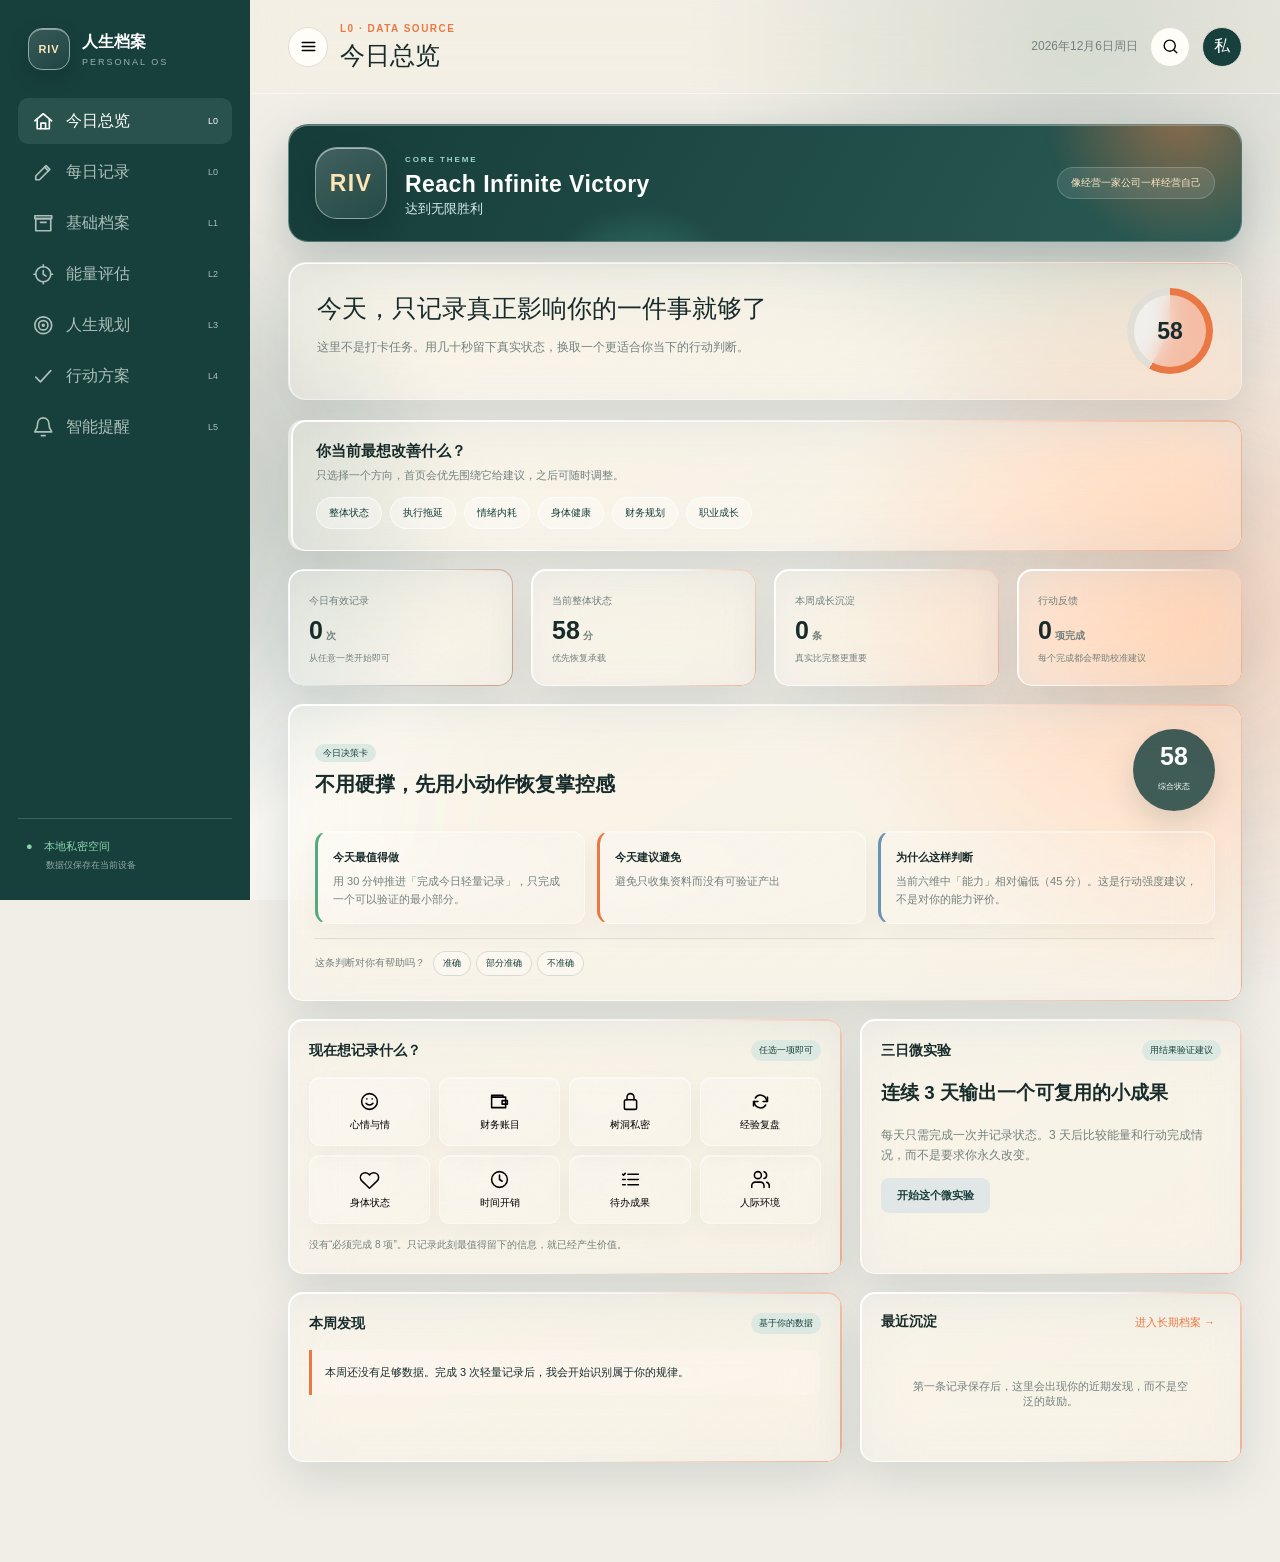
==== commit 24a7be9e: "feat: RIV app icon and Reach Infinite Victory theme" ====
--- a/index.html
+++ b/index.html
@@ -1 +1,3 @@
-﻿<!doctype html><html lang="zh-CN"><head><meta charset="utf-8"><meta name="viewport" content="width=device-width,initial-scale=1,viewport-fit=cover"><meta name="theme-color" content="#173f3c"><meta name="description" content="私密、可持续迭代的 AI 专属人生档案工作平台"><link rel="manifest" href="/manifest.webmanifest"><link rel="icon" href="/img/favicon.svg"><link rel="stylesheet" href="/css/main.css"><title>人生档案 · Personal OS</title></head><body><div class="shell"><aside id="side"><div class="brand"><i>生</i><div><b>人生档案</b><small>PERSONAL OS</small></div></div><nav id="nav"></nav><div class="private">●　本地私密空间<small>数据仅保存在当前设备</small></div></aside><div id="scrim"></div><main><header><button id="menu" class="round mobile">☰</button><div><em id="level"></em><h1 id="title"></h1></div><span id="date"></span><button id="search" class="round">⌕</button><button id="privacy" class="round dark">私</button></header><section id="content"></section></main></div><nav id="bottom"></nav><div id="modal"></div><div id="toast"></div><script src="/js/app.js"></script></body></html>
+﻿<!doctype html><html lang="zh-CN"><head><meta charset="utf-8"><meta name="viewport" content="width=device-width,initial-scale=1,viewport-fit=cover"><meta name="theme-color" content="#173f3c"><meta name="description" content="私密、可持续迭代的 AI 专属人生档案工作平台"><link rel="manifest" href="./manifest.webmanifest"><link rel="icon" href="./img/favicon.svg"><link rel="apple-touch-icon" sizes="180x180" href="./img/apple-touch-icon.png"><link rel="stylesheet" href="./css/main.css"><title>人生档案 · Personal OS</title></head><body><div class="shell"><aside id="side"><div class="brand"><i>RIV</i><div><b>人生档案</b><small>PERSONAL OS</small></div></div><nav id="nav"></nav><div class="private">●　本地私密空间<small>数据仅保存在当前设备</small></div></aside><div id="scrim"></div><main><header><button id="menu" class="round mobile">☰</button><div><em id="level"></em><h1 id="title"></h1></div><span id="date"></span><button id="search" class="round">⌕</button><button id="privacy" class="round dark">私</button></header><section id="content"></section></main></div><nav id="bottom"></nav><div id="modal"></div><div id="toast"></div><script src="./js/app.js"></script></body></html>
+
+
--- a/css/main.css
+++ b/css/main.css
@@ -2,3 +2,30 @@
 
 /* 2026 视觉升级：幼圆、主题色、毛玻璃与液态反馈 */
 :root{--theme:#173f3c;--theme-2:#29524d;--accent:#e97845;--glow:rgba(23,63,60,.16);font-family:"YouYuan","幼圆","Yuanti SC","Microsoft YaHei",sans-serif}html[data-theme="ocean"]{--theme:#164c63;--theme-2:#24677f;--accent:#e47b50;--glow:rgba(22,76,99,.18)}html[data-theme="rose"]{--theme:#704653;--theme-2:#91606f;--accent:#d47761;--glow:rgba(112,70,83,.18)}html[data-theme="amber"]{--theme:#6b4d2e;--theme-2:#896640;--accent:#d88746;--glow:rgba(107,77,46,.18)}html[data-theme="violet"]{--theme:#4f466e;--theme-2:#6a6090;--accent:#d17870;--glow:rgba(79,70,110,.18)}body{background:radial-gradient(circle at 85% 5%,var(--glow),transparent 28%),radial-gradient(circle at 10% 85%,rgba(255,255,255,.85),transparent 26%),#f1eee7;background-attachment:fixed}aside,.dark,#bottom{background:var(--theme)}.nav.active,.nav:hover,#bottom button.active{background:var(--theme-2)}header h1,.hero h2,.modalhead h2{font-family:"YouYuan","幼圆","Yuanti SC","Microsoft YaHei",sans-serif}.hero,.card,.modalbox{background:linear-gradient(135deg,rgba(255,255,255,.72),rgba(255,253,248,.48));border:1px solid rgba(255,255,255,.72);box-shadow:0 12px 34px var(--glow),inset 0 1px 0 rgba(255,255,255,.85);backdrop-filter:blur(18px) saturate(145%);-webkit-backdrop-filter:blur(18px) saturate(145%)}.hero{overflow:hidden;position:relative}.card{transition:transform .28s cubic-bezier(.2,.8,.2,1),box-shadow .28s}.card:hover{transform:translateY(-3px);box-shadow:0 18px 42px var(--glow),inset 0 1px 0 #fff}.primary{background:var(--theme)}.secondary{background:color-mix(in srgb,var(--theme) 13%,white);color:var(--theme)}.link,header em{color:var(--accent)}.ring{background:conic-gradient(var(--accent) calc(var(--n)*1%),rgba(220,220,214,.75) 0)}button,.primary,.secondary,.danger,.tab,.quick button{position:relative;overflow:hidden;isolation:isolate;transition:transform .2s,filter .2s,box-shadow .2s}button:active,.primary:active,.secondary:active,.tab:active{transform:scale(.96)}.liquid-ripple{position:absolute!important;width:18px;height:18px;border-radius:50%;background:rgba(255,255,255,.62);transform:translate(-50%,-50%) scale(0);animation:liquidRipple .65s ease-out;pointer-events:none;z-index:-1}@keyframes liquidRipple{0%{transform:translate(-50%,-50%) scale(0);opacity:.9;border-radius:45% 55% 52% 48%}55%{border-radius:60% 40% 35% 65%}100%{transform:translate(-50%,-50%) scale(18);opacity:0;border-radius:50%}}.round img,.avatar-preview img{width:100%;height:100%;object-fit:cover;border-radius:50%}.avatar-setting{display:flex;gap:18px;align-items:center;margin-bottom:22px}.avatar-preview{width:78px;height:78px;display:grid;place-items:center;flex:none;border-radius:50%;background:var(--theme);color:#fff;font-size:20px;border:4px solid rgba(255,255,255,.8);box-shadow:0 8px 24px var(--glow);overflow:hidden}.upload{display:inline-block;margin-right:8px;cursor:pointer}.settings-title{font-weight:bold;font-size:13px;margin:4px 0 12px;padding-bottom:8px;border-bottom:1px solid rgba(120,130,125,.2)}.theme-list{display:grid;grid-template-columns:repeat(5,1fr);gap:8px;margin-bottom:23px}.theme-dot{border:1px solid rgba(120,130,125,.22);background:rgba(255,255,255,.5);border-radius:10px;padding:9px 4px;font-size:9px;color:#52605e}.theme-dot i{display:block;width:24px;height:24px;margin:0 auto 6px;background:var(--dot);border-radius:50%;box-shadow:0 3px 9px color-mix(in srgb,var(--dot) 35%,transparent)}.theme-dot.selected{outline:2px solid var(--theme);outline-offset:2px}.chipset{display:flex;flex-wrap:wrap;gap:8px}.chipset label{cursor:pointer}.chipset input{position:absolute;opacity:0;pointer-events:none}.chipset span{display:block;border:1px solid rgba(100,115,110,.25);background:rgba(255,255,255,.58);padding:8px 12px;border-radius:20px;font-size:10px;transition:.2s}.chipset input:checked+span{background:var(--theme);border-color:var(--theme);color:#fff;box-shadow:0 5px 14px var(--glow)}.field input,.field textarea,.field select{background:rgba(255,255,255,.6);backdrop-filter:blur(8px)}@media(max-width:760px){.hero,.card,.modalbox{backdrop-filter:blur(14px) saturate(135%);-webkit-backdrop-filter:blur(14px) saturate(135%)}.card:hover{transform:none}.theme-list{grid-template-columns:repeat(3,1fr)}.avatar-setting{align-items:flex-start}.chipset span{padding:9px 11px}.form{gap:16px}}@media(prefers-reduced-motion:reduce){*{animation:none!important;transition:none!important}.card:hover{transform:none}}
+
+/* 2026-07 iOS 玻璃与统一线性图标精修 */
+body:before,body:after{content:"";position:fixed;z-index:-1;pointer-events:none;filter:blur(12px);opacity:.85;border-radius:50%}body:before{width:55vw;height:55vw;left:-18vw;top:18vh;background:radial-gradient(circle,color-mix(in srgb,var(--theme) 32%,transparent),transparent 68%)}body:after{width:62vw;height:62vw;right:-25vw;bottom:-12vh;background:radial-gradient(circle,color-mix(in srgb,var(--accent) 28%,transparent),transparent 68%)}.ui-icon{display:block;width:1.25em;height:1.25em;fill:none;stroke:currentColor;stroke-width:1.75;stroke-linecap:round;stroke-linejoin:round;vector-effect:non-scaling-stroke}.navico,.bottomico{display:grid;place-items:center;flex:0 0 auto}.navico{width:22px;height:22px;font-size:18px}.navlabel{line-height:1.2}.bottomico{height:23px;font-size:19px}.bottomlabel{display:block!important;line-height:1;margin-top:4px;letter-spacing:.05em}.round{display:grid;place-items:center}.round>.ui-icon{width:19px;height:19px}.quick .ui-icon{width:21px;height:21px;margin:auto}.tab{display:inline-flex;align-items:center;gap:6px}.tab .ui-icon{width:15px;height:15px;flex:none}.hero,.card,.modalbox{background:linear-gradient(135deg,rgba(255,255,255,.30),rgba(255,255,255,.10));border:1px solid rgba(255,255,255,.62);box-shadow:0 14px 38px color-mix(in srgb,var(--theme) 14%,transparent),inset 0 1px 0 rgba(255,255,255,.7),inset 0 -1px 0 rgba(255,255,255,.18);backdrop-filter:blur(24px) saturate(165%);-webkit-backdrop-filter:blur(24px) saturate(165%)}header{background:rgba(244,241,233,.38);border-bottom:1px solid rgba(255,255,255,.48);backdrop-filter:blur(24px) saturate(160%);-webkit-backdrop-filter:blur(24px) saturate(160%)}.field input,.field textarea,.field select{background:rgba(255,255,255,.28);border-color:rgba(255,255,255,.64);box-shadow:inset 0 1px 0 rgba(255,255,255,.55);backdrop-filter:blur(14px);-webkit-backdrop-filter:blur(14px)}.chipset span,.tab,.quick button,.theme-dot{background:rgba(255,255,255,.28);border-color:rgba(255,255,255,.58);box-shadow:0 5px 16px rgba(30,50,46,.06);backdrop-filter:blur(14px);-webkit-backdrop-filter:blur(14px)}.ai{background:rgba(255,246,239,.34);backdrop-filter:blur(12px);-webkit-backdrop-filter:blur(12px)}#bottom{background:color-mix(in srgb,var(--theme) 74%,transparent);border:1px solid rgba(255,255,255,.22);box-shadow:0 14px 35px color-mix(in srgb,var(--theme) 25%,transparent),inset 0 1px 0 rgba(255,255,255,.18);backdrop-filter:blur(22px) saturate(150%);-webkit-backdrop-filter:blur(22px) saturate(150%)}#bottom button.active{background:rgba(255,255,255,.16);box-shadow:inset 0 1px 0 rgba(255,255,255,.15)}.ring:after{background:rgba(255,255,255,.52);backdrop-filter:blur(10px)}
+@media(max-width:760px){body:before{width:110vw;height:110vw;left:-55vw;top:26vh}body:after{width:120vw;height:120vw;right:-65vw;bottom:2vh}.tabs{gap:7px;padding:4px 2px 9px;scroll-snap-type:x proximity;scrollbar-width:none}.tabs::-webkit-scrollbar{display:none}.tab{scroll-snap-align:start;padding:9px 12px;font-size:11px;min-height:39px}.hero,.card,.modalbox{background:linear-gradient(140deg,rgba(255,255,255,.27),rgba(255,255,255,.08));backdrop-filter:blur(22px) saturate(165%);-webkit-backdrop-filter:blur(22px) saturate(165%)}header{padding-left:16px;padding-right:16px}header h1{font-size:21px;line-height:1.18;letter-spacing:.02em}.round{width:42px;height:42px}#content{padding-top:15px}.card{border-radius:18px}#bottom{height:68px;left:12px;right:12px;bottom:max(10px,env(safe-area-inset-bottom));border-radius:22px;padding:6px}#bottom button{font-family:"YouYuan","幼圆","Yuanti SC",sans-serif;font-size:10px;line-height:1}.bottomico{font-size:20px}.quick button{font-size:11px;min-height:72px}.quick span{margin-bottom:7px}.field label{font-size:12px;line-height:1.35}.field input,.field textarea,.field select{font-size:15px;padding:12px}.chipset span{font-size:12px;padding:9px 13px}}
+
+/* 手机记录分类：完整文字置于图标右侧，横向滑动不压缩 */
+.tabs{overflow-x:auto;overflow-y:hidden;scroll-behavior:smooth;-webkit-overflow-scrolling:touch}.tab{flex:0 0 auto!important;width:auto!important;min-width:max-content!important;overflow:visible;justify-content:flex-start;border-radius:18px}.tab .ui-icon{flex:0 0 17px}.tab>span{display:inline-block;white-space:nowrap}.tab-hint{display:none;color:var(--m);font-size:10px;text-align:right;margin:-10px 5px 14px;letter-spacing:.04em}@media(max-width:760px){.tabs{gap:10px;padding:5px 4px 10px;mask-image:linear-gradient(90deg,transparent 0,#000 10px,#000 calc(100% - 18px),transparent 100%);-webkit-mask-image:linear-gradient(90deg,transparent 0,#000 10px,#000 calc(100% - 18px),transparent 100%)}.tab{min-height:44px;padding:10px 15px!important;border-radius:22px!important;font-size:12px!important;gap:8px!important}.tab .ui-icon{width:18px!important;height:18px!important}.tab-hint{display:block}}
+
+/* 手机底部导航：图标在左、完整文字在右，横向滑动不压缩 */
+@media(max-width:760px){#bottom{display:flex;align-items:center;justify-content:flex-start;gap:8px;overflow-x:auto;overflow-y:hidden;scroll-behavior:smooth;-webkit-overflow-scrolling:touch;scrollbar-width:none;padding:7px 9px;mask-image:linear-gradient(90deg,transparent 0,#000 10px,#000 calc(100% - 12px),transparent 100%);-webkit-mask-image:linear-gradient(90deg,transparent 0,#000 10px,#000 calc(100% - 12px),transparent 100%)}#bottom::-webkit-scrollbar{display:none}#bottom button{flex:0 0 auto!important;width:auto!important;min-width:max-content!important;height:52px;display:inline-flex!important;align-items:center;justify-content:center;gap:8px;padding:0 16px!important;border-radius:17px!important;font-size:12px!important;white-space:nowrap;overflow:visible}#bottom .bottomico{display:grid!important;width:22px;height:22px;margin:0!important;font-size:20px;flex:0 0 22px}#bottom .bottomlabel{display:inline-block!important;margin:0!important;line-height:1.1;font-size:12px;white-space:nowrap}#bottom button.active{padding-left:18px!important;padding-right:18px!important}}
+
+/* 价值优先版：首页决策卡、即时收获与温和反馈 */
+.metric em{display:block;margin-top:7px;color:var(--m);font-style:normal;font-size:9px;line-height:1.45}.metric.positive{border-color:color-mix(in srgb,var(--theme) 28%,rgba(255,255,255,.6))}.decision{padding:24px 26px}.decision-top{display:flex;justify-content:space-between;align-items:center;gap:20px}.decision-top h2{margin:10px 0 0;font-size:20px;line-height:1.4}.decision-score{width:82px;height:82px;flex:none;border-radius:50%;display:grid;place-items:center;background:color-mix(in srgb,var(--theme) 82%,transparent);color:#fff;font-size:25px;font-weight:bold;box-shadow:0 12px 30px var(--glow)}.decision-score small{display:block;font-size:8px;font-weight:normal;margin-top:-22px}.decision-grid{display:grid;grid-template-columns:1fr 1fr 1.25fr;gap:12px;margin-top:20px}.decision-grid>div{padding:15px;border-radius:13px;background:rgba(255,255,255,.23);border:1px solid rgba(255,255,255,.54)}.decision-grid b{font-size:11px}.decision-grid p{font-size:11px;line-height:1.65;margin:7px 0 0;color:var(--m)}.decision-grid .do{border-left:3px solid #55aa7b}.decision-grid .avoid{border-left:3px solid var(--accent)}.decision-grid .because{border-left:3px solid #6b91b5}.feedback-line{margin-top:14px;padding-top:12px;border-top:1px solid rgba(100,120,114,.16);font-size:10px;color:var(--m)}.feedback-line button{border:1px solid rgba(100,120,114,.22);background:rgba(255,255,255,.32);border-radius:15px;padding:5px 9px;margin-left:5px;color:var(--theme);font-size:9px}.thanks{color:var(--theme);font-weight:bold}.gentle{font-size:10px;color:var(--m);line-height:1.6;margin:13px 0 0}.experiment-active{display:inline-block;margin-top:8px;padding:8px 12px;border-radius:18px;background:color-mix(in srgb,var(--theme) 13%,white);color:var(--theme);font-size:10px}.reward-kicker{font-size:9px;color:var(--accent);font-weight:bold;letter-spacing:.12em}.reward h3{font-size:18px;margin:8px 0 16px}.reward-block{padding:14px 15px;margin:9px 0;border-radius:12px;background:rgba(255,255,255,.25);border:1px solid rgba(255,255,255,.58)}.reward-block b{font-size:11px;color:var(--theme)}.reward-block p{font-size:11px;line-height:1.75;color:var(--m);margin:6px 0 0}.reward-block.evidence{border-left:3px solid #6b91b5}.reward-block.action{border-left:3px solid #55aa7b;background:color-mix(in srgb,#dff2e8 42%,transparent)}
+@media(max-width:900px){.decision-grid{grid-template-columns:1fr 1fr}.decision-grid .because{grid-column:1/-1}}@media(max-width:760px){.decision{padding:19px}.decision-top h2{font-size:17px}.decision-score{width:68px;height:68px;font-size:21px}.decision-grid{grid-template-columns:1fr;gap:9px}.decision-grid .because{grid-column:auto}.decision-grid>div{padding:13px}.feedback-line{line-height:2.5}.feedback-line button{padding:6px 10px}.reward h3{font-size:17px}.metric em{font-size:10px}}
+
+/* 深度智能版：首次个性化、时间情境与实验闭环 */
+.onboarding{border-left:4px solid var(--accent);padding:21px 24px}.onboarding>b{font-size:15px}.onboarding>p{font-size:11px;color:var(--m);margin:7px 0 14px}.focus-options{display:flex;flex-wrap:wrap;gap:8px}.focus-options button,.context-bar button{border:1px solid rgba(255,255,255,.58);background:rgba(255,255,255,.28);color:var(--theme);border-radius:18px;padding:8px 12px;font-size:10px;backdrop-filter:blur(12px)}.context-bar{display:flex;align-items:center;flex-wrap:wrap;gap:8px;padding:12px 16px;border-radius:14px;background:rgba(255,255,255,.22);border:1px solid rgba(255,255,255,.52);font-size:10px;color:var(--m);backdrop-filter:blur(18px)}.context-bar span:first-child{margin-right:auto;color:var(--ink)}.context-bar button.active{background:var(--theme);color:#fff}.context-bar .change-focus{border:0;background:transparent;text-decoration:underline}.experiment-result{padding:13px 14px;margin:10px 0;border-radius:12px;background:rgba(223,242,232,.38);border-left:3px solid #55aa7b}.experiment-result b{font-size:12px;color:var(--theme)}.experiment-result p{font-size:11px;line-height:1.6;margin:6px 0;color:var(--m)}.experiment-result small{font-size:9px;color:var(--m)}
+@media(max-width:760px){.onboarding{padding:17px}.focus-options{display:grid;grid-template-columns:1fr 1fr}.focus-options button{padding:10px 8px;font-size:11px}.context-bar{padding:11px;gap:7px}.context-bar span:first-child{width:100%;margin-bottom:3px}.context-bar button{padding:7px 10px}}
+.pattern-grid{display:grid;grid-template-columns:repeat(2,1fr);gap:11px}.pattern{padding:14px;border-radius:12px;background:rgba(255,255,255,.24);border:1px solid rgba(255,255,255,.55)}.pattern b{font-size:11px;color:var(--theme)}.pattern p{font-size:10px;line-height:1.65;color:var(--m);margin:6px 0}.pattern small,.dim>small{font-size:8.5px;color:var(--m)}@media(max-width:760px){.pattern-grid{grid-template-columns:1fr}}
+
+/* Apple 风格 Liquid Glass 强化层 */
+.hero,.card,.modalbox{position:relative;isolation:isolate;background:linear-gradient(145deg,rgba(255,255,255,.18),rgba(255,255,255,.035));border-color:rgba(255,255,255,.38);box-shadow:0 18px 46px color-mix(in srgb,var(--theme) 13%,transparent),inset 0 1px 0 rgba(255,255,255,.55),inset 0 -1px 0 rgba(255,255,255,.08);backdrop-filter:blur(30px) saturate(185%) contrast(104%);-webkit-backdrop-filter:blur(30px) saturate(185%) contrast(104%)}.hero:before,.card:before,.modalbox:before{content:"";position:absolute;inset:-1px;border-radius:inherit;padding:1.5px;pointer-events:none;z-index:0;background:linear-gradient(115deg,rgba(255,255,255,.95) 0%,rgba(255,255,255,.18) 24%,color-mix(in srgb,var(--accent) 60%,transparent) 47%,rgba(255,255,255,.12) 68%,color-mix(in srgb,var(--theme) 55%,white) 100%);background-size:220% 220%;-webkit-mask:linear-gradient(#000 0 0) content-box,linear-gradient(#000 0 0);-webkit-mask-composite:xor;mask-composite:exclude;animation:liquidBorder 8s ease-in-out infinite}.hero>* ,.card>* ,.modalbox>*{position:relative;z-index:1}@keyframes liquidBorder{0%,100%{background-position:0% 30%;filter:hue-rotate(0deg)}50%{background-position:100% 70%;filter:hue-rotate(8deg)}}.card:hover{transform:translateY(-4px) scale(1.006);box-shadow:0 25px 58px color-mix(in srgb,var(--theme) 18%,transparent),inset 0 1px 0 rgba(255,255,255,.68)}.field input,.field textarea,.field select{background:linear-gradient(145deg,rgba(255,255,255,.17),rgba(255,255,255,.045));border-color:rgba(255,255,255,.48);box-shadow:inset 0 1px 0 rgba(255,255,255,.42),0 8px 22px rgba(30,50,46,.045);backdrop-filter:blur(20px) saturate(175%);-webkit-backdrop-filter:blur(20px) saturate(175%)}.chipset span,.tab,.quick button,.theme-dot,.context-bar,.decision-grid>div,.reward-block,.pattern{background:linear-gradient(145deg,rgba(255,255,255,.17),rgba(255,255,255,.035));border-color:rgba(255,255,255,.45);box-shadow:inset 0 1px 0 rgba(255,255,255,.42),0 9px 24px rgba(30,50,46,.045);backdrop-filter:blur(20px) saturate(180%);-webkit-backdrop-filter:blur(20px) saturate(180%)}button,.tab,.quick button,.chipset span{transition:transform .42s cubic-bezier(.2,1.45,.35,1),box-shadow .35s ease,background .35s ease,filter .35s ease}button:active,.tab:active,.quick button:active{transform:scale(.925);filter:brightness(1.08) saturate(1.18)}button>*{position:relative;z-index:2}.liquid-ripple{width:30px!important;height:30px!important;z-index:1!important;background:radial-gradient(circle,rgba(255,255,255,.96) 0%,color-mix(in srgb,var(--accent) 52%,rgba(255,255,255,.65)) 28%,color-mix(in srgb,var(--theme) 35%,transparent) 62%,transparent 75%)!important;filter:blur(.2px) saturate(1.35);mix-blend-mode:screen;animation:liquidRippleStrong .78s cubic-bezier(.16,.75,.25,1)!important}@keyframes liquidRippleStrong{0%{transform:translate(-50%,-50%) scale(.1) rotate(0);opacity:1;border-radius:45% 55% 42% 58%}32%{border-radius:68% 32% 58% 42%;opacity:.9}68%{border-radius:38% 62% 30% 70%;opacity:.48}100%{transform:translate(-50%,-50%) scale(20) rotate(34deg);border-radius:50%;opacity:0}}.tabs,#bottom{--liquid-x:0%;background-image:radial-gradient(circle at var(--liquid-x) 50%,rgba(255,255,255,.28) 0%,color-mix(in srgb,var(--accent) 18%,transparent) 18%,transparent 42%);transition:background-position .16s ease,box-shadow .3s ease,transform .35s cubic-bezier(.2,1.3,.3,1);scroll-snap-type:x mandatory;overscroll-behavior-x:contain;touch-action:pan-x}.tabs.is-scrolling,#bottom.is-scrolling{box-shadow:0 16px 42px color-mix(in srgb,var(--theme) 22%,transparent),inset 0 1px 0 rgba(255,255,255,.42)}.tabs.is-dragging,#bottom.is-dragging{transform:scale(.992);filter:saturate(1.13)}.tab,#bottom button{scroll-snap-align:center;scroll-snap-stop:normal}#bottom{background-color:color-mix(in srgb,var(--theme) 48%,transparent);border-color:rgba(255,255,255,.31);backdrop-filter:blur(30px) saturate(185%);-webkit-backdrop-filter:blur(30px) saturate(185%)}#bottom button.active{background:linear-gradient(145deg,rgba(255,255,255,.24),rgba(255,255,255,.08));box-shadow:inset 0 1px 0 rgba(255,255,255,.4),0 9px 24px rgba(0,0,0,.1)}header{background:rgba(244,241,233,.24);backdrop-filter:blur(30px) saturate(180%);-webkit-backdrop-filter:blur(30px) saturate(180%)}
+@media(max-width:760px){.hero,.card,.modalbox{background:linear-gradient(145deg,rgba(255,255,255,.145),rgba(255,255,255,.025));backdrop-filter:blur(28px) saturate(190%);-webkit-backdrop-filter:blur(28px) saturate(190%)}.field input,.field textarea,.field select{background:linear-gradient(145deg,rgba(255,255,255,.145),rgba(255,255,255,.025))}.card:hover{transform:none}.tabs,#bottom{scroll-snap-type:x proximity}}
+@media(prefers-reduced-motion:reduce){.hero:before,.card:before,.modalbox:before{animation:none}.liquid-ripple{animation:none!important}.tabs,#bottom,button,.tab,.quick button{transition:none!important}}
+
+/* RIV 核心品牌主题 */
+.brand i{font-family:Arial,sans-serif!important;font-size:11px!important;font-weight:800;letter-spacing:.08em;color:#ffe5b4;background:linear-gradient(145deg,rgba(255,255,255,.14),rgba(255,255,255,.03));box-shadow:inset 0 1px 0 rgba(255,255,255,.45),0 8px 22px rgba(0,0,0,.12)}.core-theme{position:relative;overflow:hidden;display:flex;align-items:center;gap:18px;padding:22px 26px;margin-bottom:20px;border-radius:20px;color:#fff;background:linear-gradient(120deg,color-mix(in srgb,var(--theme) 92%,#071e1c),color-mix(in srgb,var(--theme-2) 80%,#317e72));border:1px solid rgba(255,255,255,.28);box-shadow:0 18px 48px color-mix(in srgb,var(--theme) 26%,transparent),inset 0 1px 0 rgba(255,255,255,.35)}.core-theme:before{content:"";position:absolute;width:280px;height:280px;border-radius:50%;right:-80px;top:-150px;background:radial-gradient(circle,rgba(239,129,72,.5),transparent 68%);filter:blur(4px)}.core-theme:after{content:"";position:absolute;width:230px;height:230px;border-radius:50%;left:25%;bottom:-190px;background:radial-gradient(circle,rgba(98,211,181,.45),transparent 68%)}.core-theme>*{position:relative;z-index:1}.riv-orb{width:72px;height:72px;flex:0 0 72px;display:grid;place-items:center;border-radius:22px;font:800 23px Arial,sans-serif;letter-spacing:.06em;color:#ffe5b4;background:linear-gradient(145deg,rgba(255,255,255,.19),rgba(255,255,255,.055));border:1px solid rgba(255,255,255,.44);box-shadow:inset 0 1px 0 rgba(255,255,255,.55),0 12px 28px rgba(0,0,0,.15);backdrop-filter:blur(18px)}.core-theme span{font:700 8px Arial,sans-serif;letter-spacing:.24em;color:#9ed7ca}.core-theme h2{margin:5px 0 2px;font:700 23px Arial,sans-serif;letter-spacing:.02em}.core-theme p{margin:0;font-size:13px;color:#dceee9}.core-theme>small{margin-left:auto;padding:8px 13px;border-radius:18px;background:rgba(255,255,255,.1);border:1px solid rgba(255,255,255,.18);font-size:10px;color:#ffe9c6;white-space:nowrap}@media(max-width:760px){.core-theme{padding:18px;gap:13px;align-items:center}.riv-orb{width:58px;height:58px;flex-basis:58px;border-radius:18px;font-size:18px}.core-theme h2{font-size:17px}.core-theme p{font-size:12px}.core-theme>small{position:absolute;right:15px;bottom:10px;font-size:8px;padding:4px 7px;background:rgba(255,255,255,.07)}.core-theme div:nth-child(2){padding-bottom:15px}}
